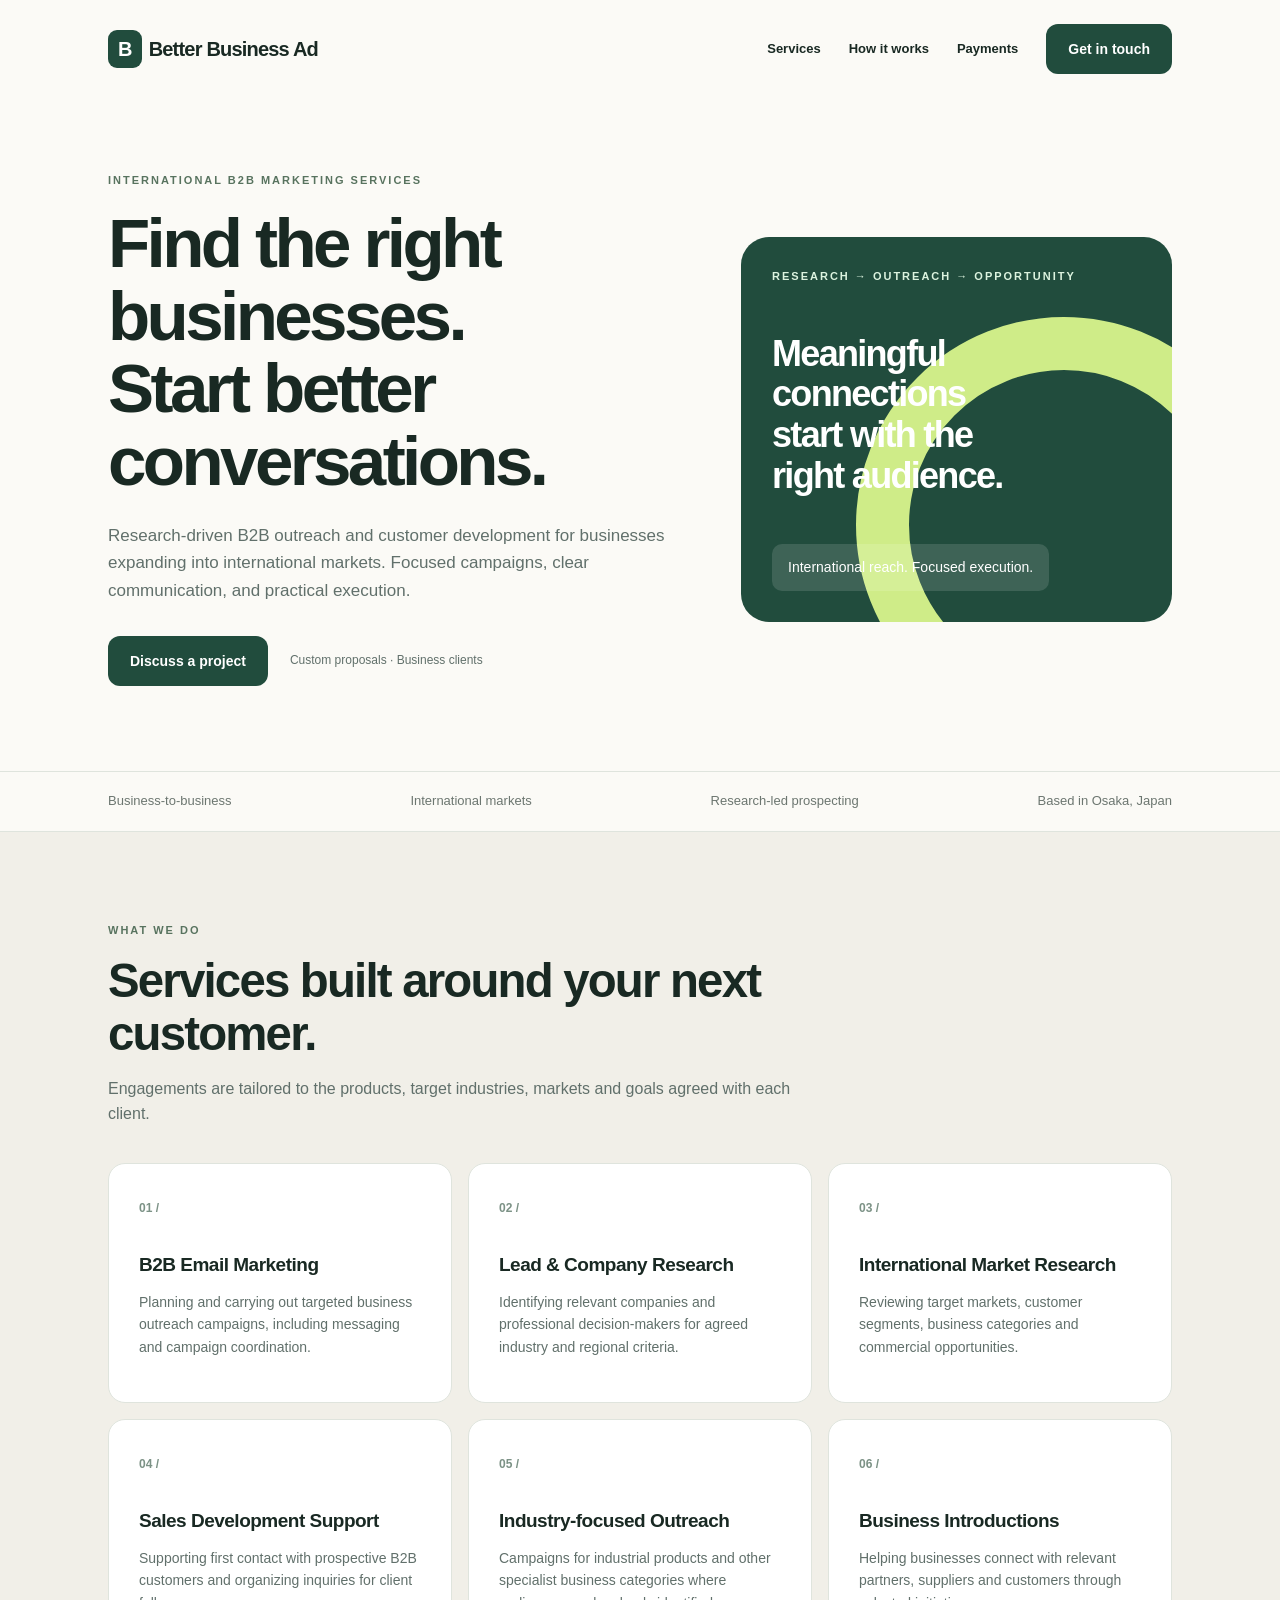
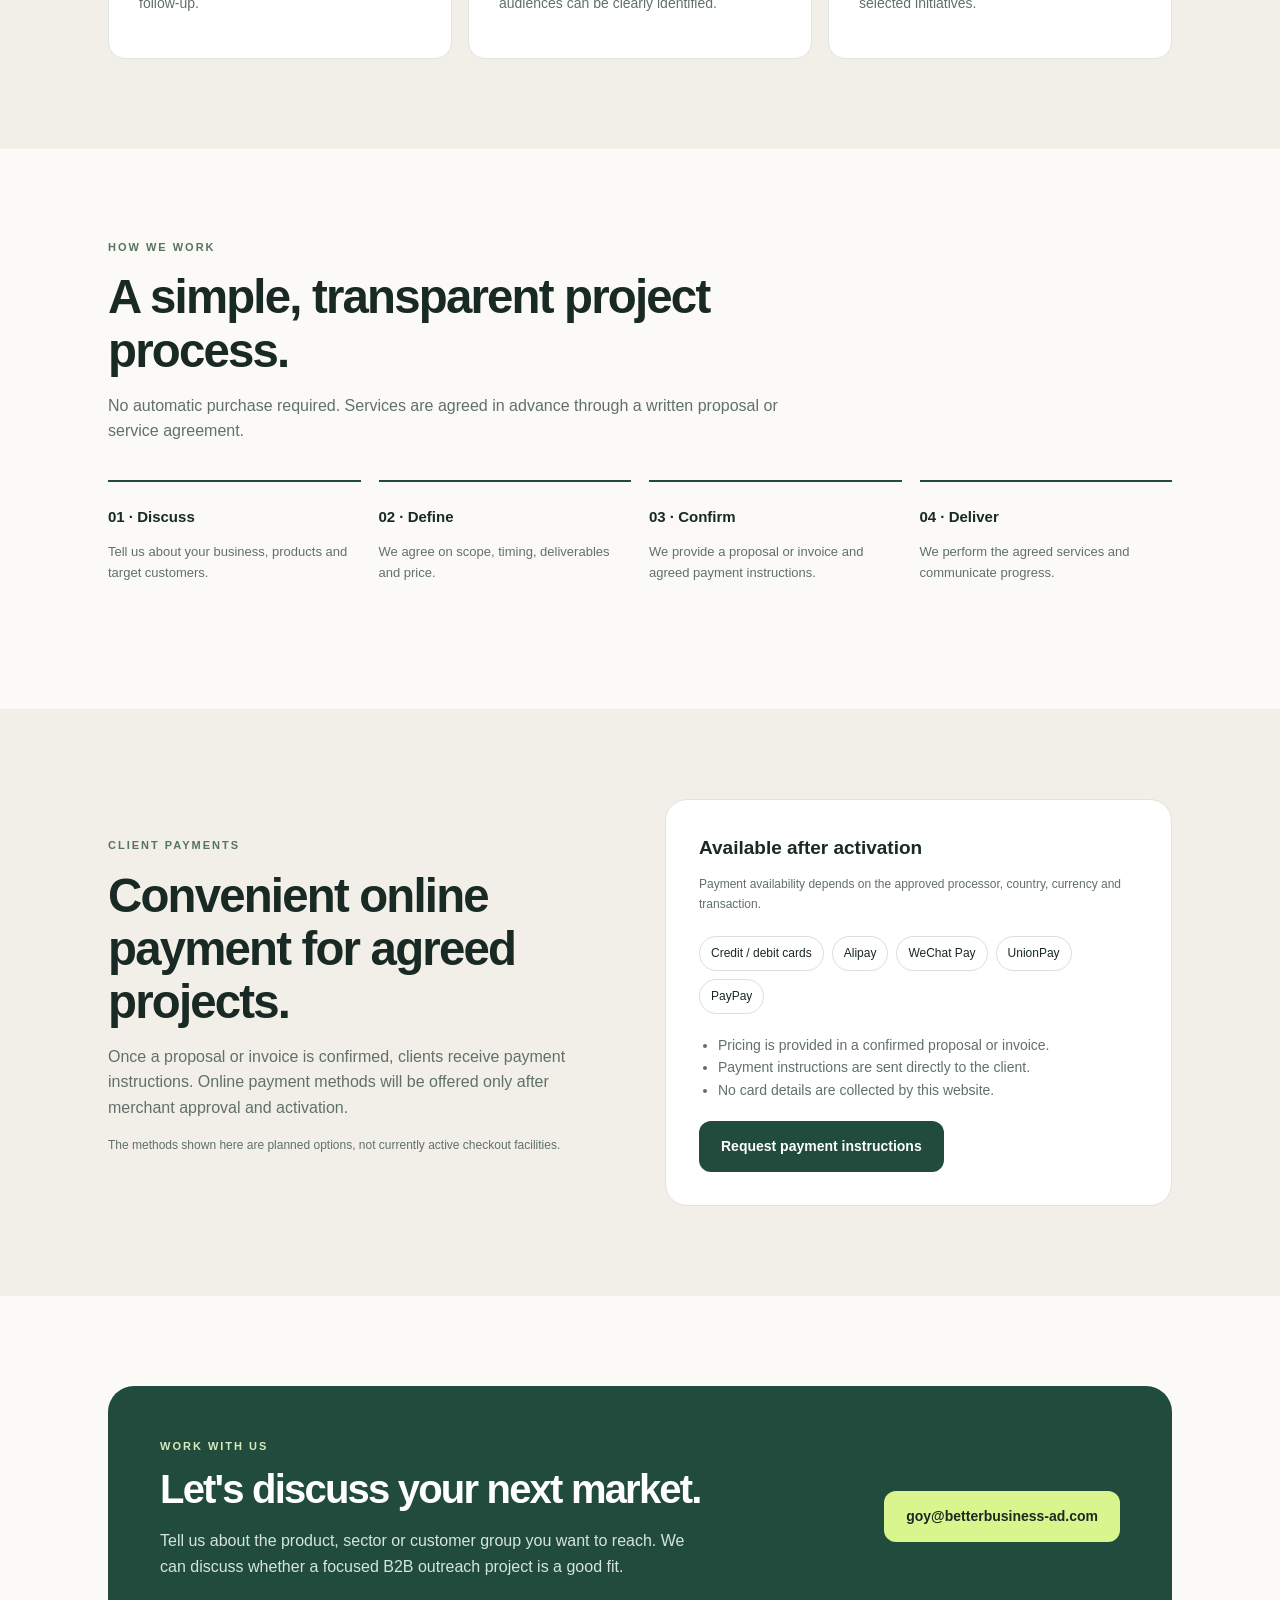
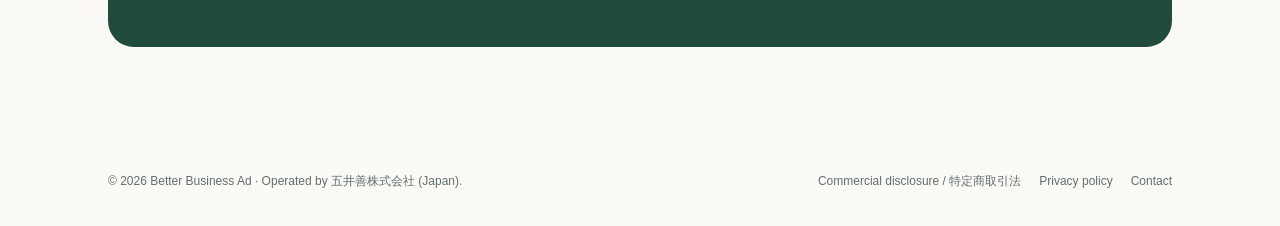
==== index.html @ 53cc5e06 "Add files via upload Update Better Business Ad website" ====
<!doctype html><html lang="en"><head><meta charset="utf-8"><meta name="viewport" content="width=device-width,initial-scale=1"><title>Better Business Ad | B2B Marketing & International Customer Development</title><meta name="description" content="B2B email outreach, lead research and overseas market development services by Better Business Ad, operated by 五井善株式会社 in Osaka, Japan."><link rel="canonical" href="https://www.betterbusiness-ad.com/"><link rel="stylesheet" href="style.css"></head><body>
<header class="wrap"><nav class="nav"><a class="logo" href="/"><span>B</span>Better Business Ad</a><div class="navlinks"><a href="#services">Services</a><a href="#process">How it works</a><a href="#payments">Payments</a><a href="mailto:goy@betterbusiness-ad.com" class="button">Get in touch</a></div></nav></header>
<main><div class="wrap"><section class="hero"><div><div class="eyebrow">International B2B marketing services</div><h1>Find the right businesses.<br>Start better conversations.</h1><p>Research-driven B2B outreach and customer development for businesses expanding into international markets. Focused campaigns, clear communication, and practical execution.</p><div class="hero-actions"><a class="button" href="mailto:goy@betterbusiness-ad.com?subject=B2B%20marketing%20inquiry">Discuss a project</a><span class="small">Custom proposals · Business clients</span></div></div><div class="art"><div class="eyebrow" style="color:#dcf3df">RESEARCH → OUTREACH → OPPORTUNITY</div><h2>Meaningful connections start with the right audience.</h2><p>International reach. Focused execution.</p></div></section></div>
<div class="ribbon"><div class="wrap"><span>Business-to-business</span><span>International markets</span><span>Research-led prospecting</span><span>Based in Osaka, Japan</span></div></div>
<section class="section tint" id="services"><div class="wrap"><div class="section-head"><div class="eyebrow">What we do</div><h2>Services built around your next customer.</h2><p class="section-lead">Engagements are tailored to the products, target industries, markets and goals agreed with each client.</p></div><div class="cards"><article class="service"><span class="num">01 /</span><h3>B2B Email Marketing</h3><p>Planning and carrying out targeted business outreach campaigns, including messaging and campaign coordination.</p></article><article class="service"><span class="num">02 /</span><h3>Lead & Company Research</h3><p>Identifying relevant companies and professional decision-makers for agreed industry and regional criteria.</p></article><article class="service"><span class="num">03 /</span><h3>International Market Research</h3><p>Reviewing target markets, customer segments, business categories and commercial opportunities.</p></article><article class="service"><span class="num">04 /</span><h3>Sales Development Support</h3><p>Supporting first contact with prospective B2B customers and organizing inquiries for client follow-up.</p></article><article class="service"><span class="num">05 /</span><h3>Industry-focused Outreach</h3><p>Campaigns for industrial products and other specialist business categories where audiences can be clearly identified.</p></article><article class="service"><span class="num">06 /</span><h3>Business Introductions</h3><p>Helping businesses connect with relevant partners, suppliers and customers through selected initiatives.</p></article></div></div></section>
<section class="section" id="process"><div class="wrap"><div class="section-head"><div class="eyebrow">How we work</div><h2>A simple, transparent project process.</h2><p class="section-lead">No automatic purchase required. Services are agreed in advance through a written proposal or service agreement.</p></div><div class="steps"><div class="step"><b>01 · Discuss</b><p>Tell us about your business, products and target customers.</p></div><div class="step"><b>02 · Define</b><p>We agree on scope, timing, deliverables and price.</p></div><div class="step"><b>03 · Confirm</b><p>We provide a proposal or invoice and agreed payment instructions.</p></div><div class="step"><b>04 · Deliver</b><p>We perform the agreed services and communicate progress.</p></div></div></div></section>
<section class="section tint" id="payments"><div class="wrap payment"><div><div class="eyebrow">Client payments</div><h2>Convenient online payment for agreed projects.</h2><p class="section-lead">Once a proposal or invoice is confirmed, clients receive payment instructions. Online payment methods will be offered only after merchant approval and activation.</p><p class="small">The methods shown here are planned options, not currently active checkout facilities.</p></div><div class="panel"><div class="panel-title">Available after activation</div><p class="small">Payment availability depends on the approved processor, country, currency and transaction.</p><div class="pillrow"><span class="pill">Credit / debit cards</span><span class="pill">Alipay</span><span class="pill">WeChat Pay</span><span class="pill">UnionPay</span><span class="pill">PayPay</span></div><ul><li>Pricing is provided in a confirmed proposal or invoice.</li><li>Payment instructions are sent directly to the client.</li><li>No card details are collected by this website.</li></ul><a class="button" href="mailto:goy@betterbusiness-ad.com?subject=Payment%20for%20an%20agreed%20project">Request payment instructions</a></div></div></section>
<section class="section"><div class="wrap"><div class="contact"><div><div class="eyebrow" style="color:#d6eabb">Work with us</div><h2>Let's discuss your next market.</h2><p>Tell us about the product, sector or customer group you want to reach. We can discuss whether a focused B2B outreach project is a good fit.</p></div><a class="button light" href="mailto:goy@betterbusiness-ad.com?subject=Business%20inquiry">goy@betterbusiness-ad.com</a></div></div></section></main>
<footer><div class="wrap footline"><div>© <span id="year">2026</span> Better Business Ad · Operated by 五井善株式会社 (Japan).</div><div class="footlinks"><a href="legal.html">Commercial disclosure / 特定商取引法</a><a href="privacy.html">Privacy policy</a><a href="mailto:goy@betterbusiness-ad.com">Contact</a></div></div></footer><script>document.getElementById('year').textContent=new Date().getFullYear()</script></body></html>
---- style.css ----
:root{--ink:#192923;--muted:#61706b;--bg:#fbfaf6;--cream:#f1efe8;--lime:#d9f58d;--green:#214c3d;--line:#dfe4dd}*{box-sizing:border-box}html{scroll-behavior:smooth}body{margin:0;background:var(--bg);font-family:Inter,Arial,'Helvetica Neue',sans-serif;color:var(--ink);line-height:1.6}a{color:inherit;text-decoration:none}.wrap{max-width:1120px;margin:auto;padding:0 28px}.nav{display:flex;justify-content:space-between;align-items:center;padding:24px 0;gap:20px}.logo{font-size:20px;font-weight:850;letter-spacing:-.8px;line-height:1}.logo span{display:inline-block;background:var(--green);color:white;border-radius:9px;padding:9px 10px;margin-right:7px}.navlinks{display:flex;gap:28px;font-size:13px;font-weight:650;align-items:center}.button{display:inline-block;background:var(--green);color:white;padding:14px 22px;border-radius:12px;font-size:14px;font-weight:700}.button:hover{background:#143629}.button.light{background:var(--lime);color:var(--ink)}.eyebrow{text-transform:uppercase;letter-spacing:2px;color:#58735f;font-size:11px;font-weight:800}.hero{padding:74px 0 85px;display:grid;grid-template-columns:1.15fr .85fr;gap:50px;align-items:center}.hero h1{font-size:clamp(45px,5.4vw,75px);line-height:1.05;letter-spacing:-3.6px;margin:17px 0 25px}.hero p{font-size:17px;color:var(--muted);max-width:610px}.hero-actions{display:flex;align-items:center;gap:22px;margin-top:32px}.small{font-size:12px;color:var(--muted)}.art{position:relative;min-height:385px;border-radius:28px;background:var(--green);padding:31px;color:#fff;overflow:hidden;display:flex;flex-direction:column;justify-content:space-between}.art:after{content:'';height:310px;width:310px;position:absolute;right:-100px;top:80px;border:53px solid var(--lime);border-radius:50%;opacity:.95}.art h2{font-size:36px;letter-spacing:-1.7px;line-height:1.13;max-width:260px;z-index:1;margin:0}.art p{z-index:1;align-self:flex-start;background:#ffffff21;padding:12px 16px;border-radius:10px;color:#fff;font-size:14px;margin:0}.ribbon{border-top:1px solid var(--line);border-bottom:1px solid var(--line);padding:19px 0;color:#6c7670;font-size:13px}.ribbon .wrap{display:flex;gap:45px;flex-wrap:wrap;justify-content:space-between}.section{padding:90px 0}.section.tint{background:var(--cream)}.section-head{max-width:700px;margin-bottom:36px}.section h2{font-size:clamp(32px,3.7vw,48px);line-height:1.12;letter-spacing:-1.8px;margin:14px 0}.section-lead{color:var(--muted);font-size:16px}.cards{display:grid;grid-template-columns:repeat(3,1fr);gap:16px}.service{background:white;border:1px solid var(--line);padding:30px;border-radius:17px;min-height:240px}.service .num{font-size:12px;color:#7c9286;font-weight:700}.service h3{font-size:19px;letter-spacing:-.5px;margin:31px 0 10px}.service p{color:var(--muted);font-size:14px;margin:0}.steps{display:grid;grid-template-columns:repeat(4,1fr);gap:18px}.step{border-top:2px solid var(--green);padding:22px 0}.step b{font-size:15px}.step p{color:var(--muted);font-size:13px}.payment{display:grid;grid-template-columns:1fr 1fr;gap:50px;align-items:center}.panel{background:white;border:1px solid var(--line);border-radius:22px;padding:33px}.panel-title{font-weight:750;font-size:19px}.panel ul{margin:20px 0;padding-left:19px;color:var(--muted);font-size:14px}.pillrow{display:flex;gap:8px;flex-wrap:wrap;margin-top:22px}.pill{border:1px solid #d9e1d8;border-radius:99px;padding:7px 11px;font-size:12px;background:white}.contact{background:var(--green);color:white;border-radius:26px;padding:52px;display:flex;justify-content:space-between;gap:35px;align-items:center}.contact h2{font-size:40px;letter-spacing:-1.8px;margin:12px 0}.contact p{color:#d6e5dc;max-width:550px}.contact .button{white-space:nowrap}footer{padding:35px 0;font-size:12px;color:var(--muted)}.footline{display:flex;justify-content:space-between;flex-wrap:wrap;gap:20px}.footlinks{display:flex;gap:18px;flex-wrap:wrap}.legal{max-width:850px;padding-top:65px;padding-bottom:100px}.legal h1{font-size:45px;letter-spacing:-1.5px}.legal h2{font-size:22px;margin-top:32px}.legal p,.legal li{color:#4f6059}.legal table{border-collapse:collapse;width:100%;font-size:14px;margin:25px 0}.legal td{padding:16px;border-bottom:1px solid var(--line);vertical-align:top}.legal td:first-child{width:38%;font-weight:700}.notice{background:#edf3e9;padding:16px;border-radius:10px;font-size:13px} @media(max-width:760px){.wrap{padding:0 19px}.hero{grid-template-columns:1fr;padding:40px 0 60px;gap:25px}.hero h1{letter-spacing:-2px}.art{min-height:320px}.cards{grid-template-columns:1fr}.steps{grid-template-columns:1fr 1fr}.payment{grid-template-columns:1fr;gap:25px}.navlinks a:not(.button){display:none}.section{padding:63px 0}.contact{display:block;padding:30px}.contact h2{font-size:31px}.contact .button{margin-top:12px}.legal h1{font-size:35px}}
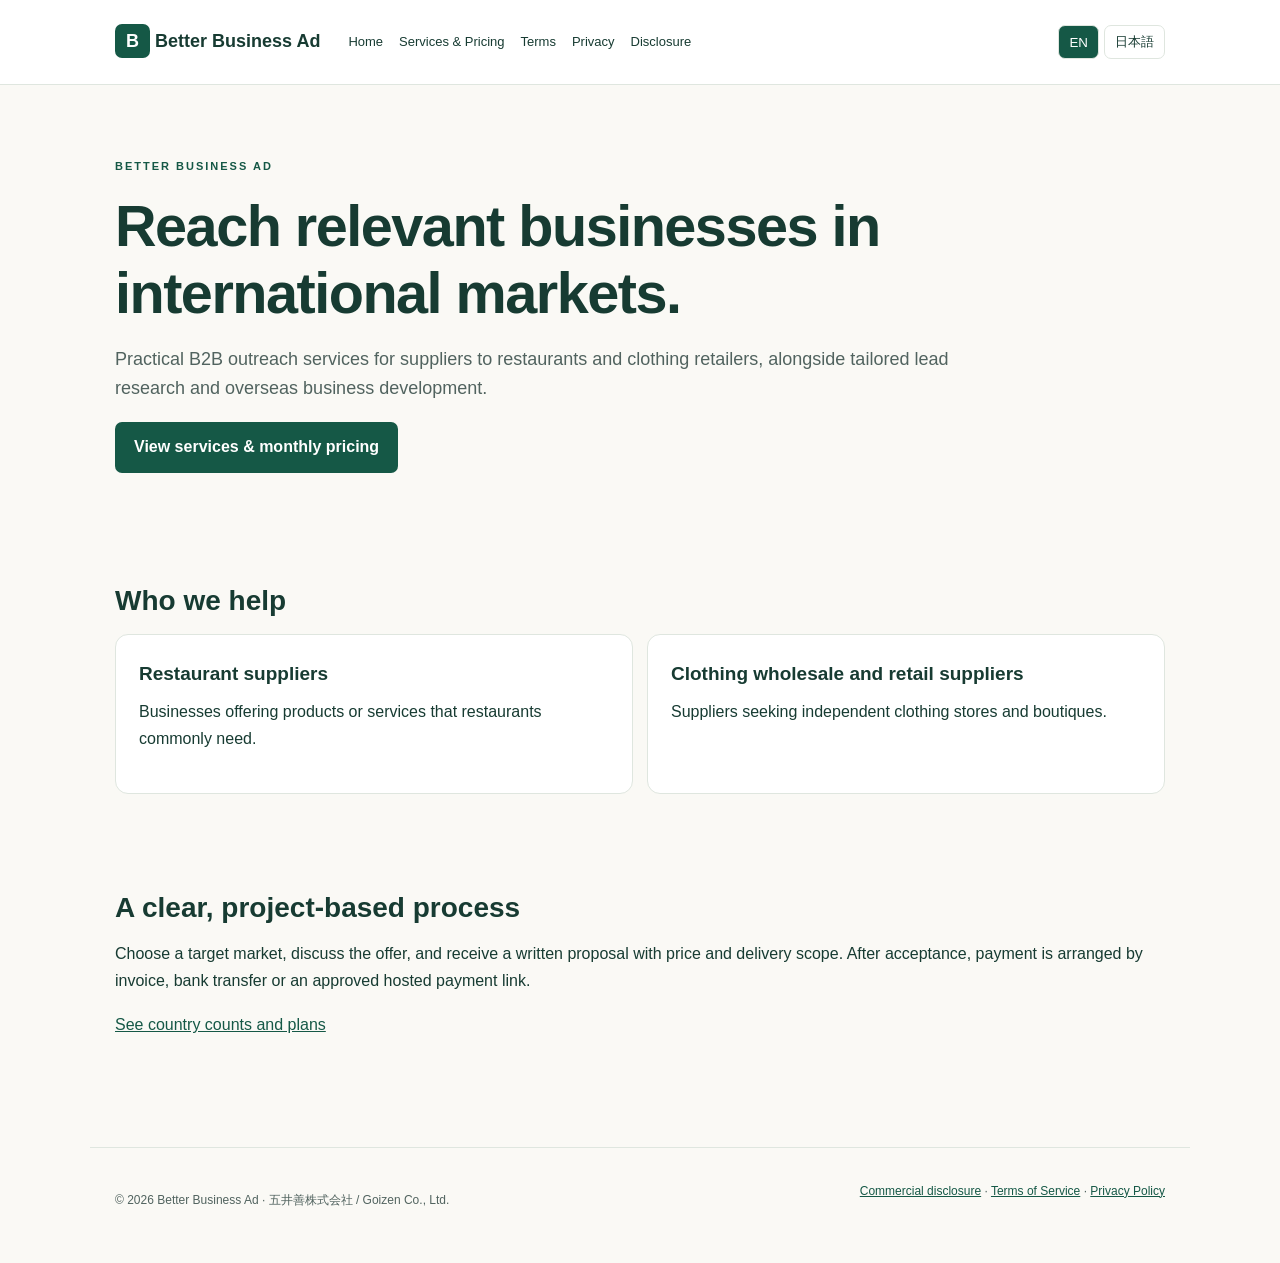
==== commit 0f2e91fe: "Update bilingual website and KOMOJU payment information" ====
--- a/index.html
+++ b/index.html
@@ -1,9 +1 @@
-<!doctype html><html lang="en"><head><meta charset="utf-8"><meta name="viewport" content="width=device-width,initial-scale=1"><title>Better Business Ad | B2B Marketing & International Customer Development</title><meta name="description" content="B2B email outreach, lead research and overseas market development services by Better Business Ad, operated by 五井善株式会社 in Osaka, Japan."><link rel="canonical" href="https://www.betterbusiness-ad.com/"><link rel="stylesheet" href="style.css"></head><body>
-<header class="wrap"><nav class="nav"><a class="logo" href="/"><span>B</span>Better Business Ad</a><div class="navlinks"><a href="#services">Services</a><a href="#process">How it works</a><a href="#payments">Payments</a><a href="mailto:goy@betterbusiness-ad.com" class="button">Get in touch</a></div></nav></header>
-<main><div class="wrap"><section class="hero"><div><div class="eyebrow">International B2B marketing services</div><h1>Find the right businesses.<br>Start better conversations.</h1><p>Research-driven B2B outreach and customer development for businesses expanding into international markets. Focused campaigns, clear communication, and practical execution.</p><div class="hero-actions"><a class="button" href="mailto:goy@betterbusiness-ad.com?subject=B2B%20marketing%20inquiry">Discuss a project</a><span class="small">Custom proposals · Business clients</span></div></div><div class="art"><div class="eyebrow" style="color:#dcf3df">RESEARCH → OUTREACH → OPPORTUNITY</div><h2>Meaningful connections start with the right audience.</h2><p>International reach. Focused execution.</p></div></section></div>
-<div class="ribbon"><div class="wrap"><span>Business-to-business</span><span>International markets</span><span>Research-led prospecting</span><span>Based in Osaka, Japan</span></div></div>
-<section class="section tint" id="services"><div class="wrap"><div class="section-head"><div class="eyebrow">What we do</div><h2>Services built around your next customer.</h2><p class="section-lead">Engagements are tailored to the products, target industries, markets and goals agreed with each client.</p></div><div class="cards"><article class="service"><span class="num">01 /</span><h3>B2B Email Marketing</h3><p>Planning and carrying out targeted business outreach campaigns, including messaging and campaign coordination.</p></article><article class="service"><span class="num">02 /</span><h3>Lead & Company Research</h3><p>Identifying relevant companies and professional decision-makers for agreed industry and regional criteria.</p></article><article class="service"><span class="num">03 /</span><h3>International Market Research</h3><p>Reviewing target markets, customer segments, business categories and commercial opportunities.</p></article><article class="service"><span class="num">04 /</span><h3>Sales Development Support</h3><p>Supporting first contact with prospective B2B customers and organizing inquiries for client follow-up.</p></article><article class="service"><span class="num">05 /</span><h3>Industry-focused Outreach</h3><p>Campaigns for industrial products and other specialist business categories where audiences can be clearly identified.</p></article><article class="service"><span class="num">06 /</span><h3>Business Introductions</h3><p>Helping businesses connect with relevant partners, suppliers and customers through selected initiatives.</p></article></div></div></section>
-<section class="section" id="process"><div class="wrap"><div class="section-head"><div class="eyebrow">How we work</div><h2>A simple, transparent project process.</h2><p class="section-lead">No automatic purchase required. Services are agreed in advance through a written proposal or service agreement.</p></div><div class="steps"><div class="step"><b>01 · Discuss</b><p>Tell us about your business, products and target customers.</p></div><div class="step"><b>02 · Define</b><p>We agree on scope, timing, deliverables and price.</p></div><div class="step"><b>03 · Confirm</b><p>We provide a proposal or invoice and agreed payment instructions.</p></div><div class="step"><b>04 · Deliver</b><p>We perform the agreed services and communicate progress.</p></div></div></div></section>
-<section class="section tint" id="payments"><div class="wrap payment"><div><div class="eyebrow">Client payments</div><h2>Convenient online payment for agreed projects.</h2><p class="section-lead">Once a proposal or invoice is confirmed, clients receive payment instructions. Online payment methods will be offered only after merchant approval and activation.</p><p class="small">The methods shown here are planned options, not currently active checkout facilities.</p></div><div class="panel"><div class="panel-title">Available after activation</div><p class="small">Payment availability depends on the approved processor, country, currency and transaction.</p><div class="pillrow"><span class="pill">Credit / debit cards</span><span class="pill">Alipay</span><span class="pill">WeChat Pay</span><span class="pill">UnionPay</span><span class="pill">PayPay</span></div><ul><li>Pricing is provided in a confirmed proposal or invoice.</li><li>Payment instructions are sent directly to the client.</li><li>No card details are collected by this website.</li></ul><a class="button" href="mailto:goy@betterbusiness-ad.com?subject=Payment%20for%20an%20agreed%20project">Request payment instructions</a></div></div></section>
-<section class="section"><div class="wrap"><div class="contact"><div><div class="eyebrow" style="color:#d6eabb">Work with us</div><h2>Let's discuss your next market.</h2><p>Tell us about the product, sector or customer group you want to reach. We can discuss whether a focused B2B outreach project is a good fit.</p></div><a class="button light" href="mailto:goy@betterbusiness-ad.com?subject=Business%20inquiry">goy@betterbusiness-ad.com</a></div></div></section></main>
-<footer><div class="wrap footline"><div>© <span id="year">2026</span> Better Business Ad · Operated by 五井善株式会社 (Japan).</div><div class="footlinks"><a href="legal.html">Commercial disclosure / 特定商取引法</a><a href="privacy.html">Privacy policy</a><a href="mailto:goy@betterbusiness-ad.com">Contact</a></div></div></footer><script>document.getElementById('year').textContent=new Date().getFullYear()</script></body></html>
+<!doctype html><html lang="en" class="lang-en"><head><meta charset="utf-8"><meta name="viewport" content="width=device-width,initial-scale=1"><title>International B2B Marketing | Better Business Ad</title><meta name="description" content="Better Business Ad: B2B marketing services, audience research and monthly outreach pricing."><link rel="stylesheet" href="style.css"></head><body><header class="head"><div class="wrap navb"><a class="brand" href="index.html"><b>B</b> Better Business Ad</a><nav><a href="index.html" data-en="Home" data-ja="ホーム">Home</a><a href="services.html" data-en="Services & Pricing" data-ja="サービス・料金">Services & Pricing</a><a href="terms.html" data-en="Terms" data-ja="利用規約">Terms</a><a href="privacy.html" data-en="Privacy" data-ja="プライバシー">Privacy</a><a href="legal.html" data-en="Disclosure" data-ja="特商法表記">Disclosure</a></nav><div class="langs"><button id="enBtn" type="button">EN</button><button id="jaBtn" type="button">日本語</button></div></div></header><main class="wrap"><section class="hero"><div class="eyebrow" data-l="en">BETTER BUSINESS AD</div><div class="eyebrow" data-l="ja">BETTER BUSINESS AD</div><h1 class="" data-l="en">Reach relevant businesses in international markets.</h1><h1 class="" data-l="ja">海外の有望な事業者へ、的確にアプローチ。</h1><p class="lead" data-l="en">Practical B2B outreach services for suppliers to restaurants and clothing retailers, alongside tailored lead research and overseas business development.</p><p class="lead" data-l="ja">飲食店・衣料品小売店向けサプライヤーのためのB2B販促支援、見込み顧客調査、海外営業開拓サービス。</p><p><a class="btn" href="services.html"><span class="" data-l="en">View services & monthly pricing</span><span class="" data-l="ja">サービス・月額料金を見る</span></a></p></section><section class="section"><h2 class="" data-l="en">Who we help</h2><h2 class="" data-l="ja">主な対象市場</h2><div class="grid2"><article class="card"><h3 class="" data-l="en">Restaurant suppliers</h3><h3 class="" data-l="ja">飲食店向けサプライヤー</h3><p class="" data-l="en">Businesses offering products or services that restaurants commonly need.</p><p class="" data-l="ja">飲食店に必要な商品・サービスを提供する企業。</p></article><article class="card"><h3 class="" data-l="en">Clothing wholesale and retail suppliers</h3><h3 class="" data-l="ja">衣料品・卸売関連企業</h3><p class="" data-l="en">Suppliers seeking independent clothing stores and boutiques.</p><p class="" data-l="ja">独立系衣料品店・ブティックへの販路開拓を希望する企業。</p></article></div></section><section class="section"><h2 class="" data-l="en">A clear, project-based process</h2><h2 class="" data-l="ja">明確なプロジェクト型のサービス</h2><p class="" data-l="en">Choose a target market, discuss the offer, and receive a written proposal with price and delivery scope. After acceptance, payment is arranged by invoice, bank transfer or an approved hosted payment link.</p><p class="" data-l="ja">対象市場と商材を伺い、対象範囲・金額・納期を明記した書面の提案を行います。ご承諾後、請求書・銀行振込または承認済みの外部決済リンクにてお支払いいただきます。</p><p><a href="services.html"><span class="" data-l="en">See country counts and plans</span><span class="" data-l="ja">国別件数・料金を見る</span></a></p></section></main><footer class="wrap foot"><p>© 2026 Better Business Ad · 五井善株式会社 / Goizen Co., Ltd.</p><div><a href="legal.html" data-en="Commercial disclosure" data-ja="特定商取引法に基づく表記">Commercial disclosure</a> · <a href="terms.html" data-en="Terms of Service" data-ja="利用規約">Terms of Service</a> · <a href="privacy.html" data-en="Privacy Policy" data-ja="プライバシーポリシー">Privacy Policy</a></div></footer><script src="site.js"></script></body></html>
--- a/style.css
+++ b/style.css
@@ -1 +1,2 @@
-:root{--ink:#192923;--muted:#61706b;--bg:#fbfaf6;--cream:#f1efe8;--lime:#d9f58d;--green:#214c3d;--line:#dfe4dd}*{box-sizing:border-box}html{scroll-behavior:smooth}body{margin:0;background:var(--bg);font-family:Inter,Arial,'Helvetica Neue',sans-serif;color:var(--ink);line-height:1.6}a{color:inherit;text-decoration:none}.wrap{max-width:1120px;margin:auto;padding:0 28px}.nav{display:flex;justify-content:space-between;align-items:center;padding:24px 0;gap:20px}.logo{font-size:20px;font-weight:850;letter-spacing:-.8px;line-height:1}.logo span{display:inline-block;background:var(--green);color:white;border-radius:9px;padding:9px 10px;margin-right:7px}.navlinks{display:flex;gap:28px;font-size:13px;font-weight:650;align-items:center}.button{display:inline-block;background:var(--green);color:white;padding:14px 22px;border-radius:12px;font-size:14px;font-weight:700}.button:hover{background:#143629}.button.light{background:var(--lime);color:var(--ink)}.eyebrow{text-transform:uppercase;letter-spacing:2px;color:#58735f;font-size:11px;font-weight:800}.hero{padding:74px 0 85px;display:grid;grid-template-columns:1.15fr .85fr;gap:50px;align-items:center}.hero h1{font-size:clamp(45px,5.4vw,75px);line-height:1.05;letter-spacing:-3.6px;margin:17px 0 25px}.hero p{font-size:17px;color:var(--muted);max-width:610px}.hero-actions{display:flex;align-items:center;gap:22px;margin-top:32px}.small{font-size:12px;color:var(--muted)}.art{position:relative;min-height:385px;border-radius:28px;background:var(--green);padding:31px;color:#fff;overflow:hidden;display:flex;flex-direction:column;justify-content:space-between}.art:after{content:'';height:310px;width:310px;position:absolute;right:-100px;top:80px;border:53px solid var(--lime);border-radius:50%;opacity:.95}.art h2{font-size:36px;letter-spacing:-1.7px;line-height:1.13;max-width:260px;z-index:1;margin:0}.art p{z-index:1;align-self:flex-start;background:#ffffff21;padding:12px 16px;border-radius:10px;color:#fff;font-size:14px;margin:0}.ribbon{border-top:1px solid var(--line);border-bottom:1px solid var(--line);padding:19px 0;color:#6c7670;font-size:13px}.ribbon .wrap{display:flex;gap:45px;flex-wrap:wrap;justify-content:space-between}.section{padding:90px 0}.section.tint{background:var(--cream)}.section-head{max-width:700px;margin-bottom:36px}.section h2{font-size:clamp(32px,3.7vw,48px);line-height:1.12;letter-spacing:-1.8px;margin:14px 0}.section-lead{color:var(--muted);font-size:16px}.cards{display:grid;grid-template-columns:repeat(3,1fr);gap:16px}.service{background:white;border:1px solid var(--line);padding:30px;border-radius:17px;min-height:240px}.service .num{font-size:12px;color:#7c9286;font-weight:700}.service h3{font-size:19px;letter-spacing:-.5px;margin:31px 0 10px}.service p{color:var(--muted);font-size:14px;margin:0}.steps{display:grid;grid-template-columns:repeat(4,1fr);gap:18px}.step{border-top:2px solid var(--green);padding:22px 0}.step b{font-size:15px}.step p{color:var(--muted);font-size:13px}.payment{display:grid;grid-template-columns:1fr 1fr;gap:50px;align-items:center}.panel{background:white;border:1px solid var(--line);border-radius:22px;padding:33px}.panel-title{font-weight:750;font-size:19px}.panel ul{margin:20px 0;padding-left:19px;color:var(--muted);font-size:14px}.pillrow{display:flex;gap:8px;flex-wrap:wrap;margin-top:22px}.pill{border:1px solid #d9e1d8;border-radius:99px;padding:7px 11px;font-size:12px;background:white}.contact{background:var(--green);color:white;border-radius:26px;padding:52px;display:flex;justify-content:space-between;gap:35px;align-items:center}.contact h2{font-size:40px;letter-spacing:-1.8px;margin:12px 0}.contact p{color:#d6e5dc;max-width:550px}.contact .button{white-space:nowrap}footer{padding:35px 0;font-size:12px;color:var(--muted)}.footline{display:flex;justify-content:space-between;flex-wrap:wrap;gap:20px}.footlinks{display:flex;gap:18px;flex-wrap:wrap}.legal{max-width:850px;padding-top:65px;padding-bottom:100px}.legal h1{font-size:45px;letter-spacing:-1.5px}.legal h2{font-size:22px;margin-top:32px}.legal p,.legal li{color:#4f6059}.legal table{border-collapse:collapse;width:100%;font-size:14px;margin:25px 0}.legal td{padding:16px;border-bottom:1px solid var(--line);vertical-align:top}.legal td:first-child{width:38%;font-weight:700}.notice{background:#edf3e9;padding:16px;border-radius:10px;font-size:13px} @media(max-width:760px){.wrap{padding:0 19px}.hero{grid-template-columns:1fr;padding:40px 0 60px;gap:25px}.hero h1{letter-spacing:-2px}.art{min-height:320px}.cards{grid-template-columns:1fr}.steps{grid-template-columns:1fr 1fr}.payment{grid-template-columns:1fr;gap:25px}.navlinks a:not(.button){display:none}.section{padding:63px 0}.contact{display:block;padding:30px}.contact h2{font-size:31px}.contact .button{margin-top:12px}.legal h1{font-size:35px}} 
+
+:root{--ink:#173b32;--muted:#51635f;--bg:#faf9f5;--line:#dfe6df;--green:#155846}*{box-sizing:border-box}body{margin:0;background:var(--bg);color:var(--ink);font-family:Inter,Arial,"Hiragino Kaku Gothic ProN","Noto Sans JP",sans-serif;line-height:1.65}a{color:var(--green)}.wrap{max-width:1100px;margin:auto;padding-left:25px;padding-right:25px}.head{background:#fff;border-bottom:1px solid var(--line)}.navb{display:flex;align-items:center;gap:28px;min-height:84px;flex-wrap:wrap;padding-top:12px;padding-bottom:12px}.brand{font-size:18px;font-weight:800;text-decoration:none;color:var(--ink);white-space:nowrap}.brand b{background:var(--green);color:white;border-radius:7px;padding:7px 11px}.navb nav{display:flex;gap:16px;flex:1;flex-wrap:wrap}.navb nav a{font-size:13px;text-decoration:none;color:var(--ink)}.langs{display:flex;gap:5px}.langs button{cursor:pointer;border:1px solid var(--line);background:white;border-radius:7px;padding:7px 10px;color:var(--ink)}.langs button.on{background:var(--green);color:white}.hero{padding:72px 0 38px;max-width:900px}.eyebrow{text-transform:uppercase;letter-spacing:2px;font-size:11px;font-weight:700;color:var(--green)}h1{font-size:clamp(33px,4.5vw,58px);line-height:1.16;letter-spacing:-1.5px;margin:18px 0}h2{font-size:28px;line-height:1.3;margin:36px 0 15px}h3{font-size:19px;margin:0 0 10px}p{margin:9px 0 18px}.lead{font-size:18px;color:var(--muted);max-width:850px}.muted,.fine{color:var(--muted)}.fine{font-size:12px}.section{padding:18px 0 42px}.cards{display:grid;grid-template-columns:repeat(4,1fr);gap:14px}.card{background:white;border:1px solid var(--line);border-radius:13px;padding:23px;min-width:0}.card .rate{font-size:32px;font-weight:800;line-height:1.2}.card .target{font-size:23px;font-weight:800;margin:14px 0 0}.tag{font-size:11px;color:var(--green);font-weight:700;letter-spacing:1px}.grid2{display:grid;grid-template-columns:repeat(2,1fr);gap:14px}.note{background:#eef4ee;padding:20px;border-left:4px solid var(--green);border-radius:5px}.btn{display:inline-block;background:var(--green);color:#fff;text-decoration:none;padding:12px 19px;border-radius:7px;font-weight:700}table{border-collapse:collapse;width:100%;background:#fff;font-size:14px}th,td{text-align:left;padding:13px 16px;border-bottom:1px solid var(--line);vertical-align:top}th{background:#eaf1ec}.tablewrap{overflow-x:auto;border:1px solid var(--line);border-radius:10px}.foot{font-size:12px;color:var(--muted);display:flex;flex-wrap:wrap;gap:12px;justify-content:space-between;padding-top:34px;padding-bottom:35px;margin-top:48px;border-top:1px solid var(--line)}.legal-table td:first-child{width:33%;font-weight:700}.prose{max-width:880px}.prose section{padding:12px 0 18px;border-bottom:1px solid var(--line)}.lang-ja [data-l="en"],.lang-en [data-l="ja"]{display:none!important}@media(max-width:900px){.cards{grid-template-columns:repeat(2,1fr)}}@media(max-width:600px){.cards,.grid2{grid-template-columns:1fr}.navb nav{order:3;flex-basis:100%}.hero{padding:36px 0 20px}td,th{padding:10px;font-size:12px}}
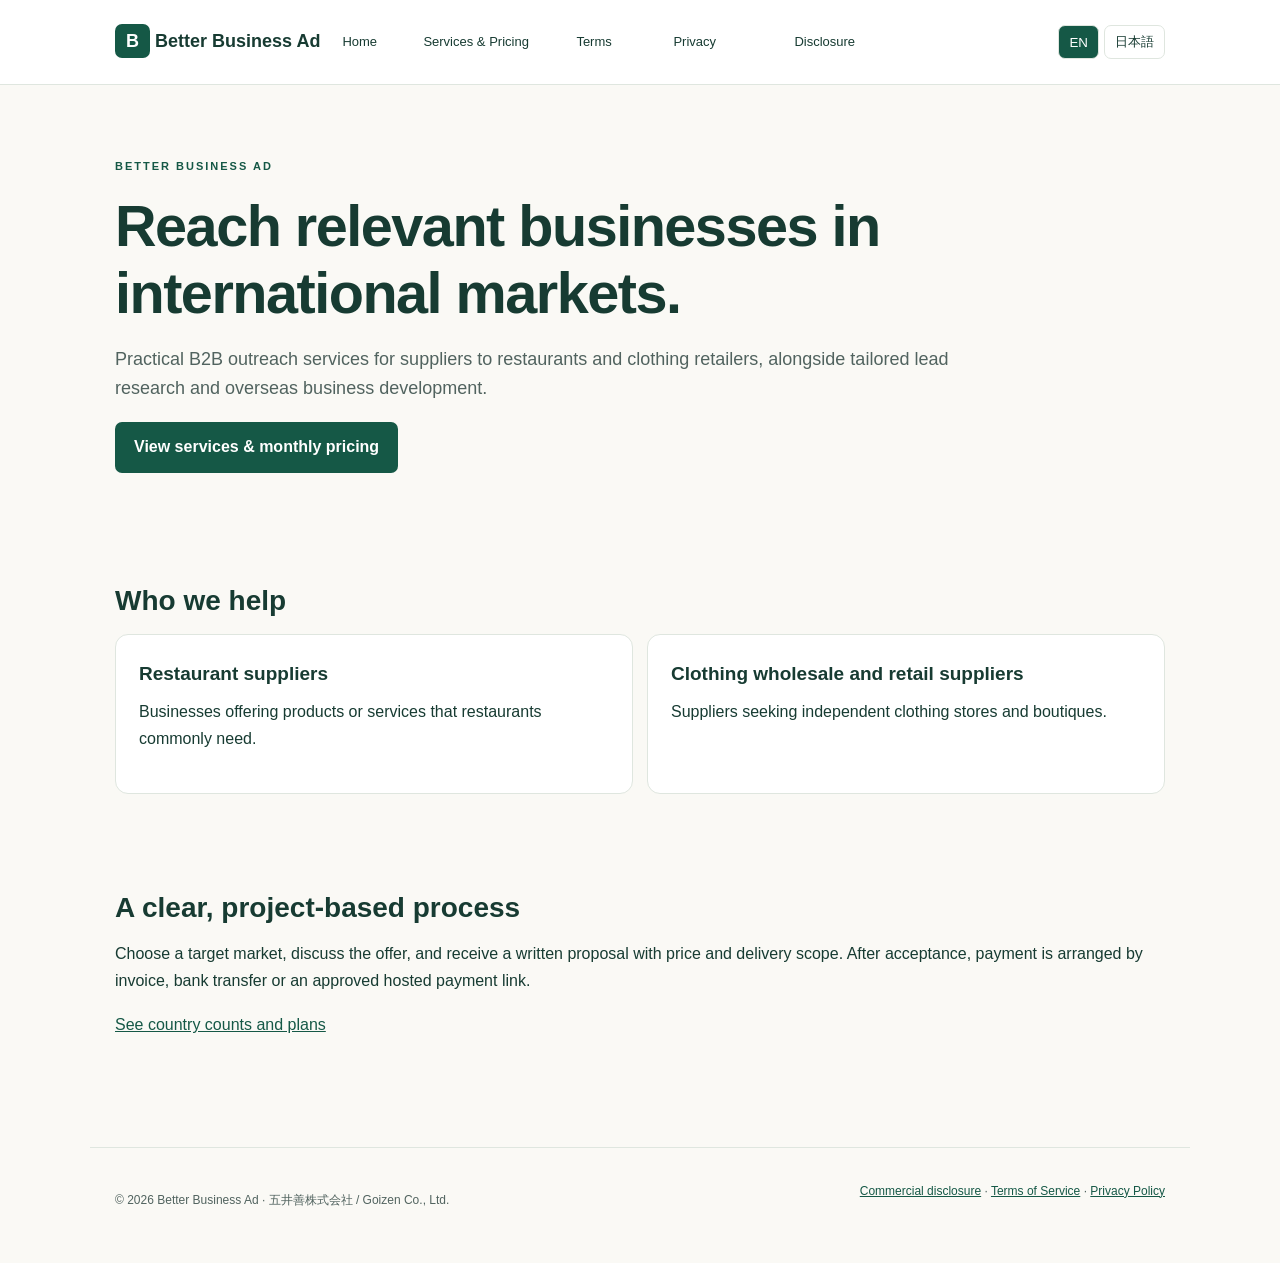
==== commit 2e9e46b5: "Fix navigation language flash" ====
--- a/index.html
+++ b/index.html
@@ -1 +1,12 @@
-<!doctype html><html lang="en" class="lang-en"><head><meta charset="utf-8"><meta name="viewport" content="width=device-width,initial-scale=1"><title>International B2B Marketing | Better Business Ad</title><meta name="description" content="Better Business Ad: B2B marketing services, audience research and monthly outreach pricing."><link rel="stylesheet" href="style.css"></head><body><header class="head"><div class="wrap navb"><a class="brand" href="index.html"><b>B</b> Better Business Ad</a><nav><a href="index.html" data-en="Home" data-ja="ホーム">Home</a><a href="services.html" data-en="Services & Pricing" data-ja="サービス・料金">Services & Pricing</a><a href="terms.html" data-en="Terms" data-ja="利用規約">Terms</a><a href="privacy.html" data-en="Privacy" data-ja="プライバシー">Privacy</a><a href="legal.html" data-en="Disclosure" data-ja="特商法表記">Disclosure</a></nav><div class="langs"><button id="enBtn" type="button">EN</button><button id="jaBtn" type="button">日本語</button></div></div></header><main class="wrap"><section class="hero"><div class="eyebrow" data-l="en">BETTER BUSINESS AD</div><div class="eyebrow" data-l="ja">BETTER BUSINESS AD</div><h1 class="" data-l="en">Reach relevant businesses in international markets.</h1><h1 class="" data-l="ja">海外の有望な事業者へ、的確にアプローチ。</h1><p class="lead" data-l="en">Practical B2B outreach services for suppliers to restaurants and clothing retailers, alongside tailored lead research and overseas business development.</p><p class="lead" data-l="ja">飲食店・衣料品小売店向けサプライヤーのためのB2B販促支援、見込み顧客調査、海外営業開拓サービス。</p><p><a class="btn" href="services.html"><span class="" data-l="en">View services & monthly pricing</span><span class="" data-l="ja">サービス・月額料金を見る</span></a></p></section><section class="section"><h2 class="" data-l="en">Who we help</h2><h2 class="" data-l="ja">主な対象市場</h2><div class="grid2"><article class="card"><h3 class="" data-l="en">Restaurant suppliers</h3><h3 class="" data-l="ja">飲食店向けサプライヤー</h3><p class="" data-l="en">Businesses offering products or services that restaurants commonly need.</p><p class="" data-l="ja">飲食店に必要な商品・サービスを提供する企業。</p></article><article class="card"><h3 class="" data-l="en">Clothing wholesale and retail suppliers</h3><h3 class="" data-l="ja">衣料品・卸売関連企業</h3><p class="" data-l="en">Suppliers seeking independent clothing stores and boutiques.</p><p class="" data-l="ja">独立系衣料品店・ブティックへの販路開拓を希望する企業。</p></article></div></section><section class="section"><h2 class="" data-l="en">A clear, project-based process</h2><h2 class="" data-l="ja">明確なプロジェクト型のサービス</h2><p class="" data-l="en">Choose a target market, discuss the offer, and receive a written proposal with price and delivery scope. After acceptance, payment is arranged by invoice, bank transfer or an approved hosted payment link.</p><p class="" data-l="ja">対象市場と商材を伺い、対象範囲・金額・納期を明記した書面の提案を行います。ご承諾後、請求書・銀行振込または承認済みの外部決済リンクにてお支払いいただきます。</p><p><a href="services.html"><span class="" data-l="en">See country counts and plans</span><span class="" data-l="ja">国別件数・料金を見る</span></a></p></section></main><footer class="wrap foot"><p>© 2026 Better Business Ad · 五井善株式会社 / Goizen Co., Ltd.</p><div><a href="legal.html" data-en="Commercial disclosure" data-ja="特定商取引法に基づく表記">Commercial disclosure</a> · <a href="terms.html" data-en="Terms of Service" data-ja="利用規約">Terms of Service</a> · <a href="privacy.html" data-en="Privacy Policy" data-ja="プライバシーポリシー">Privacy Policy</a></div></footer><script src="site.js"></script></body></html>+<!doctype html><html lang="en" class="lang-en"><head><script>
+(function(){
+  try {
+    var lang = localStorage.getItem('bba-lang') === 'ja' ? 'ja' : 'en';
+    document.documentElement.classList.remove('lang-en','lang-ja');
+    document.documentElement.classList.add('lang-' + lang);
+    document.documentElement.lang = lang;
+  } catch(e) {}
+  document.documentElement.classList.add('bba-nav-initializing');
+})();
+</script>
+<style>.bba-nav-initializing .navb nav{visibility:hidden}</style><meta charset="utf-8"><meta name="viewport" content="width=device-width,initial-scale=1"><title>International B2B Marketing | Better Business Ad</title><meta name="description" content="Better Business Ad: B2B marketing services, audience research and monthly outreach pricing."><link rel="stylesheet" href="style.css"></head><body><header class="head"><div class="wrap navb"><a class="brand" href="index.html"><b>B</b> Better Business Ad</a><nav><a href="index.html" data-en="Home" data-ja="ホーム">Home</a><a href="services.html" data-en="Services & Pricing" data-ja="サービス・料金">Services & Pricing</a><a href="terms.html" data-en="Terms" data-ja="利用規約">Terms</a><a href="privacy.html" data-en="Privacy" data-ja="プライバシー">Privacy</a><a href="legal.html" data-en="Disclosure" data-ja="特商法表記">Disclosure</a></nav><div class="langs"><button id="enBtn" type="button">EN</button><button id="jaBtn" type="button">日本語</button></div></div></header><main class="wrap"><section class="hero"><div class="eyebrow" data-l="en">BETTER BUSINESS AD</div><div class="eyebrow" data-l="ja">BETTER BUSINESS AD</div><h1 class="" data-l="en">Reach relevant businesses in international markets.</h1><h1 class="" data-l="ja">海外の有望な事業者へ、的確にアプローチ。</h1><p class="lead" data-l="en">Practical B2B outreach services for suppliers to restaurants and clothing retailers, alongside tailored lead research and overseas business development.</p><p class="lead" data-l="ja">飲食店・衣料品小売店向けサプライヤーのためのB2B販促支援、見込み顧客調査、海外営業開拓サービス。</p><p><a class="btn" href="services.html"><span class="" data-l="en">View services & monthly pricing</span><span class="" data-l="ja">サービス・月額料金を見る</span></a></p></section><section class="section"><h2 class="" data-l="en">Who we help</h2><h2 class="" data-l="ja">主な対象市場</h2><div class="grid2"><article class="card"><h3 class="" data-l="en">Restaurant suppliers</h3><h3 class="" data-l="ja">飲食店向けサプライヤー</h3><p class="" data-l="en">Businesses offering products or services that restaurants commonly need.</p><p class="" data-l="ja">飲食店に必要な商品・サービスを提供する企業。</p></article><article class="card"><h3 class="" data-l="en">Clothing wholesale and retail suppliers</h3><h3 class="" data-l="ja">衣料品・卸売関連企業</h3><p class="" data-l="en">Suppliers seeking independent clothing stores and boutiques.</p><p class="" data-l="ja">独立系衣料品店・ブティックへの販路開拓を希望する企業。</p></article></div></section><section class="section"><h2 class="" data-l="en">A clear, project-based process</h2><h2 class="" data-l="ja">明確なプロジェクト型のサービス</h2><p class="" data-l="en">Choose a target market, discuss the offer, and receive a written proposal with price and delivery scope. After acceptance, payment is arranged by invoice, bank transfer or an approved hosted payment link.</p><p class="" data-l="ja">対象市場と商材を伺い、対象範囲・金額・納期を明記した書面の提案を行います。ご承諾後、請求書・銀行振込または承認済みの外部決済リンクにてお支払いいただきます。</p><p><a href="services.html"><span class="" data-l="en">See country counts and plans</span><span class="" data-l="ja">国別件数・料金を見る</span></a></p></section></main><footer class="wrap foot"><p>© 2026 Better Business Ad · 五井善株式会社 / Goizen Co., Ltd.</p><div><a href="legal.html" data-en="Commercial disclosure" data-ja="特定商取引法に基づく表記">Commercial disclosure</a> · <a href="terms.html" data-en="Terms of Service" data-ja="利用規約">Terms of Service</a> · <a href="privacy.html" data-en="Privacy Policy" data-ja="プライバシーポリシー">Privacy Policy</a></div></footer><script src="site.js"></script></body></html>
--- a/style.css
+++ b/style.css
@@ -1,2 +1,5 @@
 
-:root{--ink:#173b32;--muted:#51635f;--bg:#faf9f5;--line:#dfe6df;--green:#155846}*{box-sizing:border-box}body{margin:0;background:var(--bg);color:var(--ink);font-family:Inter,Arial,"Hiragino Kaku Gothic ProN","Noto Sans JP",sans-serif;line-height:1.65}a{color:var(--green)}.wrap{max-width:1100px;margin:auto;padding-left:25px;padding-right:25px}.head{background:#fff;border-bottom:1px solid var(--line)}.navb{display:flex;align-items:center;gap:28px;min-height:84px;flex-wrap:wrap;padding-top:12px;padding-bottom:12px}.brand{font-size:18px;font-weight:800;text-decoration:none;color:var(--ink);white-space:nowrap}.brand b{background:var(--green);color:white;border-radius:7px;padding:7px 11px}.navb nav{display:flex;gap:16px;flex:1;flex-wrap:wrap}.navb nav a{font-size:13px;text-decoration:none;color:var(--ink)}.langs{display:flex;gap:5px}.langs button{cursor:pointer;border:1px solid var(--line);background:white;border-radius:7px;padding:7px 10px;color:var(--ink)}.langs button.on{background:var(--green);color:white}.hero{padding:72px 0 38px;max-width:900px}.eyebrow{text-transform:uppercase;letter-spacing:2px;font-size:11px;font-weight:700;color:var(--green)}h1{font-size:clamp(33px,4.5vw,58px);line-height:1.16;letter-spacing:-1.5px;margin:18px 0}h2{font-size:28px;line-height:1.3;margin:36px 0 15px}h3{font-size:19px;margin:0 0 10px}p{margin:9px 0 18px}.lead{font-size:18px;color:var(--muted);max-width:850px}.muted,.fine{color:var(--muted)}.fine{font-size:12px}.section{padding:18px 0 42px}.cards{display:grid;grid-template-columns:repeat(4,1fr);gap:14px}.card{background:white;border:1px solid var(--line);border-radius:13px;padding:23px;min-width:0}.card .rate{font-size:32px;font-weight:800;line-height:1.2}.card .target{font-size:23px;font-weight:800;margin:14px 0 0}.tag{font-size:11px;color:var(--green);font-weight:700;letter-spacing:1px}.grid2{display:grid;grid-template-columns:repeat(2,1fr);gap:14px}.note{background:#eef4ee;padding:20px;border-left:4px solid var(--green);border-radius:5px}.btn{display:inline-block;background:var(--green);color:#fff;text-decoration:none;padding:12px 19px;border-radius:7px;font-weight:700}table{border-collapse:collapse;width:100%;background:#fff;font-size:14px}th,td{text-align:left;padding:13px 16px;border-bottom:1px solid var(--line);vertical-align:top}th{background:#eaf1ec}.tablewrap{overflow-x:auto;border:1px solid var(--line);border-radius:10px}.foot{font-size:12px;color:var(--muted);display:flex;flex-wrap:wrap;gap:12px;justify-content:space-between;padding-top:34px;padding-bottom:35px;margin-top:48px;border-top:1px solid var(--line)}.legal-table td:first-child{width:33%;font-weight:700}.prose{max-width:880px}.prose section{padding:12px 0 18px;border-bottom:1px solid var(--line)}.lang-ja [data-l="en"],.lang-en [data-l="ja"]{display:none!important}@media(max-width:900px){.cards{grid-template-columns:repeat(2,1fr)}}@media(max-width:600px){.cards,.grid2{grid-template-columns:1fr}.navb nav{order:3;flex-basis:100%}.hero{padding:36px 0 20px}td,th{padding:10px;font-size:12px}}+:root{--ink:#173b32;--muted:#51635f;--bg:#faf9f5;--line:#dfe6df;--green:#155846}*{box-sizing:border-box}body{margin:0;background:var(--bg);color:var(--ink);font-family:Inter,Arial,"Hiragino Kaku Gothic ProN","Noto Sans JP",sans-serif;line-height:1.65}a{color:var(--green)}.wrap{max-width:1100px;margin:auto;padding-left:25px;padding-right:25px}.head{background:#fff;border-bottom:1px solid var(--line)}.navb{display:flex;align-items:center;gap:28px;min-height:84px;flex-wrap:wrap;padding-top:12px;padding-bottom:12px}.brand{font-size:18px;font-weight:800;text-decoration:none;color:var(--ink);white-space:nowrap}.brand b{background:var(--green);color:white;border-radius:7px;padding:7px 11px}.navb nav{display:flex;gap:16px;flex:1;flex-wrap:wrap}.navb nav a{font-size:13px;text-decoration:none;color:var(--ink)}.langs{display:flex;gap:5px}.langs button{cursor:pointer;border:1px solid var(--line);background:white;border-radius:7px;padding:7px 10px;color:var(--ink)}.langs button.on{background:var(--green);color:white}.hero{padding:72px 0 38px;max-width:900px}.eyebrow{text-transform:uppercase;letter-spacing:2px;font-size:11px;font-weight:700;color:var(--green)}h1{font-size:clamp(33px,4.5vw,58px);line-height:1.16;letter-spacing:-1.5px;margin:18px 0}h2{font-size:28px;line-height:1.3;margin:36px 0 15px}h3{font-size:19px;margin:0 0 10px}p{margin:9px 0 18px}.lead{font-size:18px;color:var(--muted);max-width:850px}.muted,.fine{color:var(--muted)}.fine{font-size:12px}.section{padding:18px 0 42px}.cards{display:grid;grid-template-columns:repeat(4,1fr);gap:14px}.card{background:white;border:1px solid var(--line);border-radius:13px;padding:23px;min-width:0}.card .rate{font-size:32px;font-weight:800;line-height:1.2}.card .target{font-size:23px;font-weight:800;margin:14px 0 0}.tag{font-size:11px;color:var(--green);font-weight:700;letter-spacing:1px}.grid2{display:grid;grid-template-columns:repeat(2,1fr);gap:14px}.note{background:#eef4ee;padding:20px;border-left:4px solid var(--green);border-radius:5px}.btn{display:inline-block;background:var(--green);color:#fff;text-decoration:none;padding:12px 19px;border-radius:7px;font-weight:700}table{border-collapse:collapse;width:100%;background:#fff;font-size:14px}th,td{text-align:left;padding:13px 16px;border-bottom:1px solid var(--line);vertical-align:top}th{background:#eaf1ec}.tablewrap{overflow-x:auto;border:1px solid var(--line);border-radius:10px}.foot{font-size:12px;color:var(--muted);display:flex;flex-wrap:wrap;gap:12px;justify-content:space-between;padding-top:34px;padding-bottom:35px;margin-top:48px;border-top:1px solid var(--line)}.legal-table td:first-child{width:33%;font-weight:700}.prose{max-width:880px}.prose section{padding:12px 0 18px;border-bottom:1px solid var(--line)}.lang-ja [data-l="en"],.lang-en [data-l="ja"]{display:none!important}@media(max-width:900px){.cards{grid-template-columns:repeat(2,1fr)}}@media(max-width:600px){.cards,.grid2{grid-template-columns:1fr}.navb nav{order:3;flex-basis:100%}.hero{padding:36px 0 20px}td,th{padding:10px;font-size:12px}}
+/* Stable desktop navigation across languages and pages */
+@media(min-width:901px){.navb{flex-wrap:nowrap;column-gap:22px}.navb nav{display:grid;grid-template-columns:72px 144px 88px 112px 112px;gap:9px;flex:1;align-items:center;flex-wrap:nowrap}.navb nav a{display:block;white-space:nowrap;line-height:22px}.langs{flex-shrink:0}.brand{flex-shrink:0}}
+.navb nav a:hover{text-decoration:underline;text-underline-offset:3px}
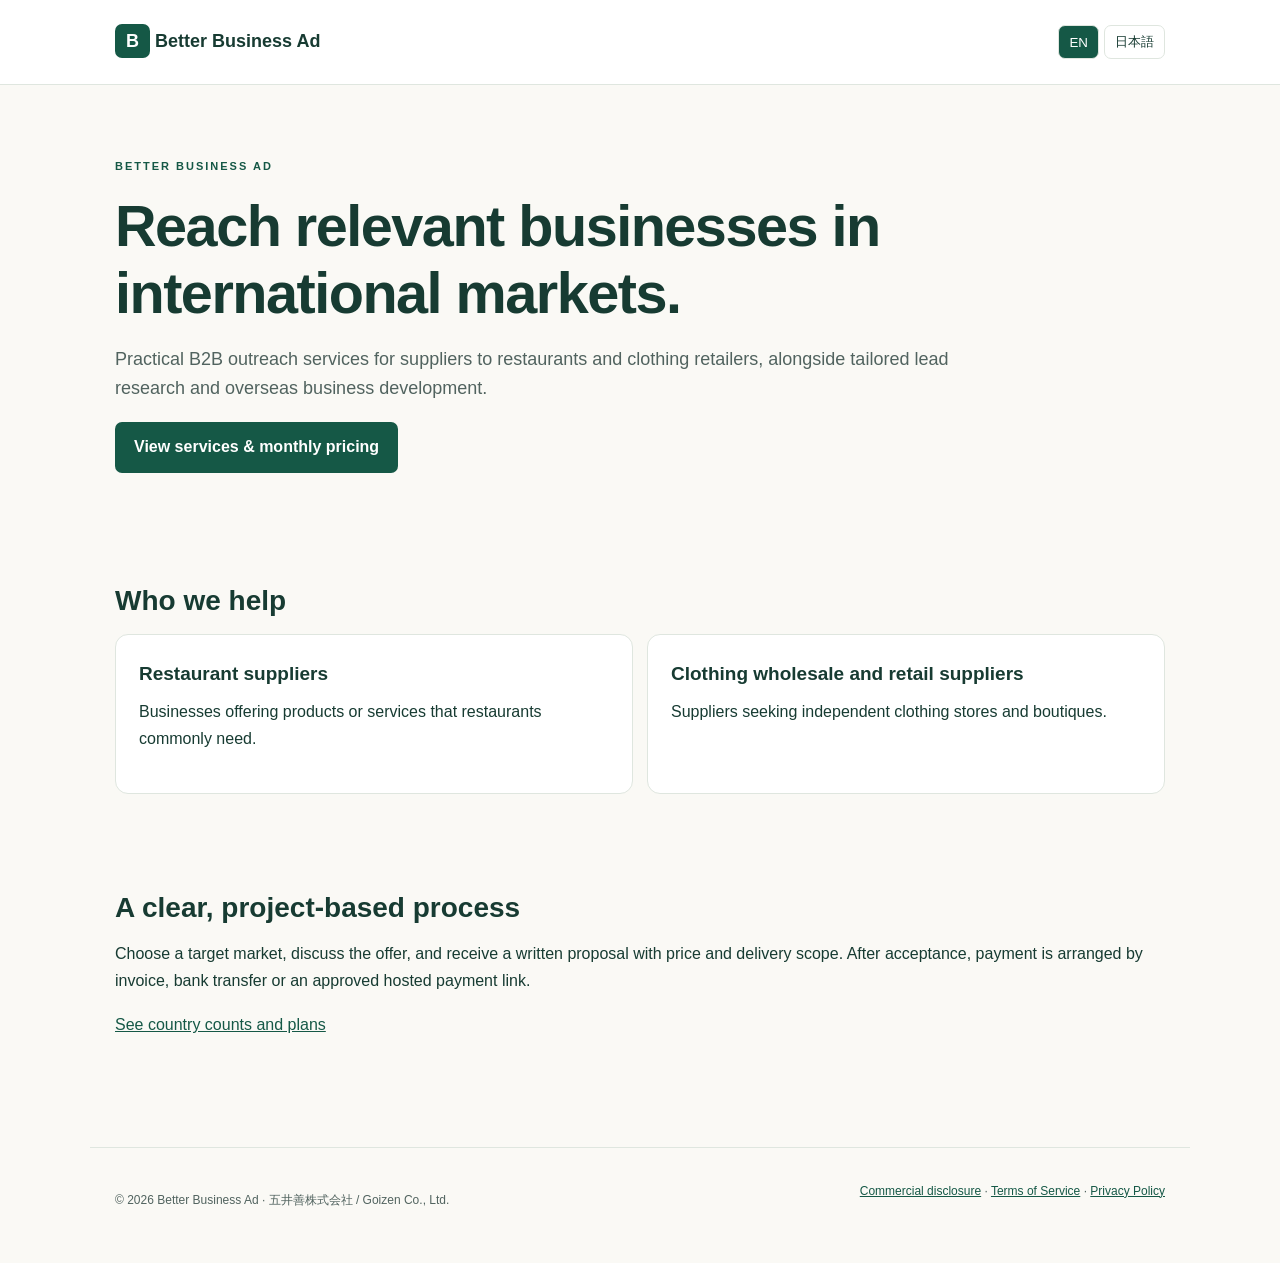
==== commit 92064310: "Review and refine all website pages for payment screening" ====
--- a/index.html
+++ b/index.html
@@ -1,12 +1 @@
-<!doctype html><html lang="en" class="lang-en"><head><script>
-(function(){
-  try {
-    var lang = localStorage.getItem('bba-lang') === 'ja' ? 'ja' : 'en';
-    document.documentElement.classList.remove('lang-en','lang-ja');
-    document.documentElement.classList.add('lang-' + lang);
-    document.documentElement.lang = lang;
-  } catch(e) {}
-  document.documentElement.classList.add('bba-nav-initializing');
-})();
-</script>
-<style>.bba-nav-initializing .navb nav{visibility:hidden}</style><meta charset="utf-8"><meta name="viewport" content="width=device-width,initial-scale=1"><title>International B2B Marketing | Better Business Ad</title><meta name="description" content="Better Business Ad: B2B marketing services, audience research and monthly outreach pricing."><link rel="stylesheet" href="style.css"></head><body><header class="head"><div class="wrap navb"><a class="brand" href="index.html"><b>B</b> Better Business Ad</a><nav><a href="index.html" data-en="Home" data-ja="ホーム">Home</a><a href="services.html" data-en="Services & Pricing" data-ja="サービス・料金">Services & Pricing</a><a href="terms.html" data-en="Terms" data-ja="利用規約">Terms</a><a href="privacy.html" data-en="Privacy" data-ja="プライバシー">Privacy</a><a href="legal.html" data-en="Disclosure" data-ja="特商法表記">Disclosure</a></nav><div class="langs"><button id="enBtn" type="button">EN</button><button id="jaBtn" type="button">日本語</button></div></div></header><main class="wrap"><section class="hero"><div class="eyebrow" data-l="en">BETTER BUSINESS AD</div><div class="eyebrow" data-l="ja">BETTER BUSINESS AD</div><h1 class="" data-l="en">Reach relevant businesses in international markets.</h1><h1 class="" data-l="ja">海外の有望な事業者へ、的確にアプローチ。</h1><p class="lead" data-l="en">Practical B2B outreach services for suppliers to restaurants and clothing retailers, alongside tailored lead research and overseas business development.</p><p class="lead" data-l="ja">飲食店・衣料品小売店向けサプライヤーのためのB2B販促支援、見込み顧客調査、海外営業開拓サービス。</p><p><a class="btn" href="services.html"><span class="" data-l="en">View services & monthly pricing</span><span class="" data-l="ja">サービス・月額料金を見る</span></a></p></section><section class="section"><h2 class="" data-l="en">Who we help</h2><h2 class="" data-l="ja">主な対象市場</h2><div class="grid2"><article class="card"><h3 class="" data-l="en">Restaurant suppliers</h3><h3 class="" data-l="ja">飲食店向けサプライヤー</h3><p class="" data-l="en">Businesses offering products or services that restaurants commonly need.</p><p class="" data-l="ja">飲食店に必要な商品・サービスを提供する企業。</p></article><article class="card"><h3 class="" data-l="en">Clothing wholesale and retail suppliers</h3><h3 class="" data-l="ja">衣料品・卸売関連企業</h3><p class="" data-l="en">Suppliers seeking independent clothing stores and boutiques.</p><p class="" data-l="ja">独立系衣料品店・ブティックへの販路開拓を希望する企業。</p></article></div></section><section class="section"><h2 class="" data-l="en">A clear, project-based process</h2><h2 class="" data-l="ja">明確なプロジェクト型のサービス</h2><p class="" data-l="en">Choose a target market, discuss the offer, and receive a written proposal with price and delivery scope. After acceptance, payment is arranged by invoice, bank transfer or an approved hosted payment link.</p><p class="" data-l="ja">対象市場と商材を伺い、対象範囲・金額・納期を明記した書面の提案を行います。ご承諾後、請求書・銀行振込または承認済みの外部決済リンクにてお支払いいただきます。</p><p><a href="services.html"><span class="" data-l="en">See country counts and plans</span><span class="" data-l="ja">国別件数・料金を見る</span></a></p></section></main><footer class="wrap foot"><p>© 2026 Better Business Ad · 五井善株式会社 / Goizen Co., Ltd.</p><div><a href="legal.html" data-en="Commercial disclosure" data-ja="特定商取引法に基づく表記">Commercial disclosure</a> · <a href="terms.html" data-en="Terms of Service" data-ja="利用規約">Terms of Service</a> · <a href="privacy.html" data-en="Privacy Policy" data-ja="プライバシーポリシー">Privacy Policy</a></div></footer><script src="site.js"></script></body></html>+<!doctype html><html lang="en" class="lang-en"><head><script>(function(){document.documentElement.classList.add('bba-preinit');try{var l=localStorage.getItem('bba-lang')==='ja'?'ja':'en';document.documentElement.classList.remove('lang-en','lang-ja');document.documentElement.classList.add('lang-'+l);document.documentElement.lang=l;}catch(e){}})();</script><style>.bba-preinit .navb nav{visibility:hidden}</style><meta charset="utf-8"><meta name="viewport" content="width=device-width,initial-scale=1"><title>International B2B Marketing | Better Business Ad</title><meta name="description" content="Better Business Ad: B2B marketing services, audience research and monthly outreach pricing."><link rel="stylesheet" href="style.css?v=20261029c"></head><body><header class="head"><div class="wrap navb"><a class="brand" href="index.html"><b>B</b> Better Business Ad</a><nav><a href="index.html" data-en="Home" data-ja="ホーム">Home</a><a href="services.html" data-en="Services & Pricing" data-ja="サービス・料金">Services & Pricing</a><a href="terms.html" data-en="Terms" data-ja="利用規約">Terms</a><a href="privacy.html" data-en="Privacy" data-ja="プライバシー">Privacy</a><a href="legal.html" data-en="Disclosure" data-ja="特商法表記">Disclosure</a></nav><div class="langs"><button id="enBtn" type="button">EN</button><button id="jaBtn" type="button">日本語</button></div></div></header><main class="wrap"><section class="hero"><div class="eyebrow" data-l="en">BETTER BUSINESS AD</div><div class="eyebrow" data-l="ja">BETTER BUSINESS AD</div><h1 class="" data-l="en">Reach relevant businesses in international markets.</h1><h1 class="" data-l="ja">海外の有望な事業者へ、的確にアプローチ。</h1><p class="lead" data-l="en">Practical B2B outreach services for suppliers to restaurants and clothing retailers, alongside tailored lead research and overseas business development.</p><p class="lead" data-l="ja">飲食店・衣料品小売店向けサプライヤーのためのB2B販促支援、見込み顧客調査、海外営業開拓サービス。</p><p><a class="btn" href="services.html"><span class="" data-l="en">View services & monthly pricing</span><span class="" data-l="ja">サービス・月額料金を見る</span></a></p></section><section class="section"><h2 class="" data-l="en">Who we help</h2><h2 class="" data-l="ja">主な対象市場</h2><div class="grid2"><article class="card"><h3 class="" data-l="en">Restaurant suppliers</h3><h3 class="" data-l="ja">飲食店向けサプライヤー</h3><p class="" data-l="en">Businesses offering products or services that restaurants commonly need.</p><p class="" data-l="ja">飲食店に必要な商品・サービスを提供する企業。</p></article><article class="card"><h3 class="" data-l="en">Clothing wholesale and retail suppliers</h3><h3 class="" data-l="ja">衣料品・卸売関連企業</h3><p class="" data-l="en">Suppliers seeking independent clothing stores and boutiques.</p><p class="" data-l="ja">独立系衣料品店・ブティックへの販路開拓を希望する企業。</p></article></div></section><section class="section"><h2 class="" data-l="en">A clear, project-based process</h2><h2 class="" data-l="ja">明確なプロジェクト型のサービス</h2><p class="" data-l="en">Choose a target market, discuss the offer, and receive a written proposal with price and delivery scope. After acceptance, payment is arranged by invoice, bank transfer or an approved hosted payment link.</p><p class="" data-l="ja">対象市場と商材を伺い、対象範囲・金額・納期を明記した書面の提案を行います。ご承諾後、請求書・銀行振込または承認済みの外部決済リンクにてお支払いいただきます。</p><p><a href="services.html"><span class="" data-l="en">See country counts and plans</span><span class="" data-l="ja">国別件数・料金を見る</span></a></p></section></main><footer class="wrap foot"><p>© 2026 Better Business Ad · 五井善株式会社 / Goizen Co., Ltd.</p><div><a href="legal.html" data-en="Commercial disclosure" data-ja="特定商取引法に基づく表記">Commercial disclosure</a> · <a href="terms.html" data-en="Terms of Service" data-ja="利用規約">Terms of Service</a> · <a href="privacy.html" data-en="Privacy Policy" data-ja="プライバシーポリシー">Privacy Policy</a></div></footer><script src="site.js?v=20261029c"></script></body></html>
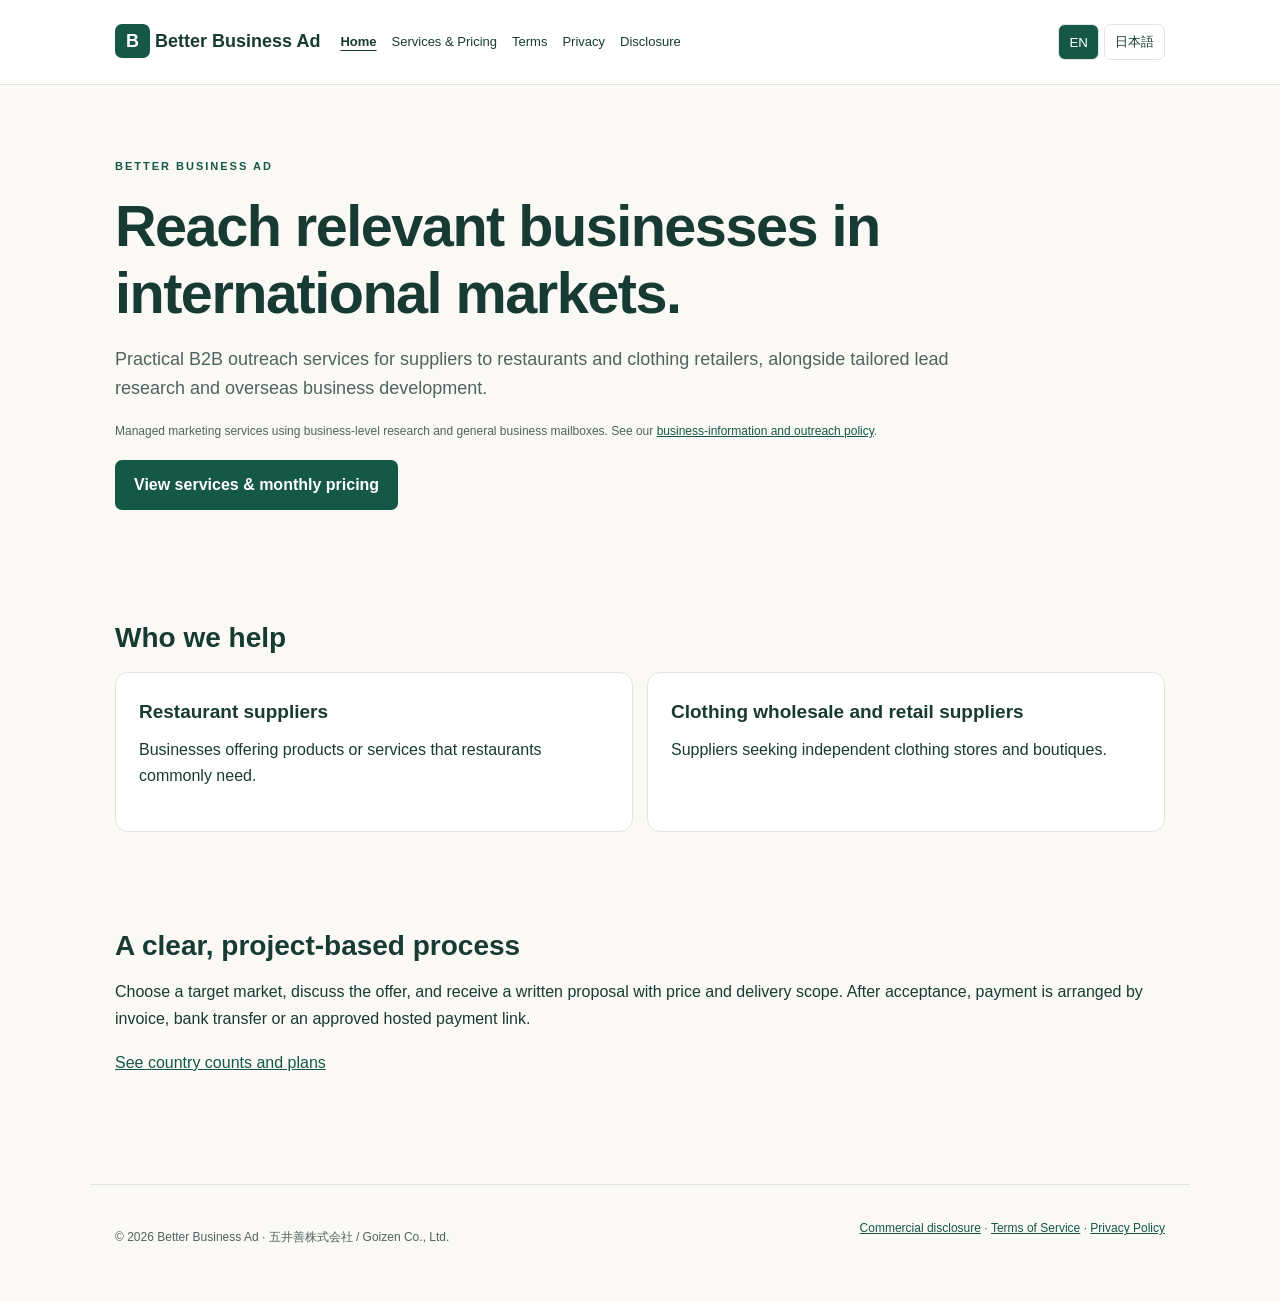
==== commit c8629a2f: "Clarify managed B2B services and lawful business outreach" ====
--- a/index.html
+++ b/index.html
@@ -1 +1,114 @@
-<!doctype html><html lang="en" class="lang-en"><head><script>(function(){document.documentElement.classList.add('bba-preinit');try{var l=localStorage.getItem('bba-lang')==='ja'?'ja':'en';document.documentElement.classList.remove('lang-en','lang-ja');document.documentElement.classList.add('lang-'+l);document.documentElement.lang=l;}catch(e){}})();</script><style>.bba-preinit .navb nav{visibility:hidden}</style><meta charset="utf-8"><meta name="viewport" content="width=device-width,initial-scale=1"><title>International B2B Marketing | Better Business Ad</title><meta name="description" content="Better Business Ad: B2B marketing services, audience research and monthly outreach pricing."><link rel="stylesheet" href="style.css?v=20261029c"></head><body><header class="head"><div class="wrap navb"><a class="brand" href="index.html"><b>B</b> Better Business Ad</a><nav><a href="index.html" data-en="Home" data-ja="ホーム">Home</a><a href="services.html" data-en="Services & Pricing" data-ja="サービス・料金">Services & Pricing</a><a href="terms.html" data-en="Terms" data-ja="利用規約">Terms</a><a href="privacy.html" data-en="Privacy" data-ja="プライバシー">Privacy</a><a href="legal.html" data-en="Disclosure" data-ja="特商法表記">Disclosure</a></nav><div class="langs"><button id="enBtn" type="button">EN</button><button id="jaBtn" type="button">日本語</button></div></div></header><main class="wrap"><section class="hero"><div class="eyebrow" data-l="en">BETTER BUSINESS AD</div><div class="eyebrow" data-l="ja">BETTER BUSINESS AD</div><h1 class="" data-l="en">Reach relevant businesses in international markets.</h1><h1 class="" data-l="ja">海外の有望な事業者へ、的確にアプローチ。</h1><p class="lead" data-l="en">Practical B2B outreach services for suppliers to restaurants and clothing retailers, alongside tailored lead research and overseas business development.</p><p class="lead" data-l="ja">飲食店・衣料品小売店向けサプライヤーのためのB2B販促支援、見込み顧客調査、海外営業開拓サービス。</p><p><a class="btn" href="services.html"><span class="" data-l="en">View services & monthly pricing</span><span class="" data-l="ja">サービス・月額料金を見る</span></a></p></section><section class="section"><h2 class="" data-l="en">Who we help</h2><h2 class="" data-l="ja">主な対象市場</h2><div class="grid2"><article class="card"><h3 class="" data-l="en">Restaurant suppliers</h3><h3 class="" data-l="ja">飲食店向けサプライヤー</h3><p class="" data-l="en">Businesses offering products or services that restaurants commonly need.</p><p class="" data-l="ja">飲食店に必要な商品・サービスを提供する企業。</p></article><article class="card"><h3 class="" data-l="en">Clothing wholesale and retail suppliers</h3><h3 class="" data-l="ja">衣料品・卸売関連企業</h3><p class="" data-l="en">Suppliers seeking independent clothing stores and boutiques.</p><p class="" data-l="ja">独立系衣料品店・ブティックへの販路開拓を希望する企業。</p></article></div></section><section class="section"><h2 class="" data-l="en">A clear, project-based process</h2><h2 class="" data-l="ja">明確なプロジェクト型のサービス</h2><p class="" data-l="en">Choose a target market, discuss the offer, and receive a written proposal with price and delivery scope. After acceptance, payment is arranged by invoice, bank transfer or an approved hosted payment link.</p><p class="" data-l="ja">対象市場と商材を伺い、対象範囲・金額・納期を明記した書面の提案を行います。ご承諾後、請求書・銀行振込または承認済みの外部決済リンクにてお支払いいただきます。</p><p><a href="services.html"><span class="" data-l="en">See country counts and plans</span><span class="" data-l="ja">国別件数・料金を見る</span></a></p></section></main><footer class="wrap foot"><p>© 2026 Better Business Ad · 五井善株式会社 / Goizen Co., Ltd.</p><div><a href="legal.html" data-en="Commercial disclosure" data-ja="特定商取引法に基づく表記">Commercial disclosure</a> · <a href="terms.html" data-en="Terms of Service" data-ja="利用規約">Terms of Service</a> · <a href="privacy.html" data-en="Privacy Policy" data-ja="プライバシーポリシー">Privacy Policy</a></div></footer><script src="site.js?v=20261029c"></script></body></html>+<!doctype html>
+<html lang="en" class="lang-en">
+<head>
+<script>(function(){var l='en';try{var q=new URLSearchParams(location.search).get('lang');var s=localStorage.getItem('bba-lang');l=q==='ja'||q==='en'?q:s==='ja'?'ja':'en';}catch(e){}document.documentElement.lang=l;document.documentElement.className='lang-'+l;})();</script>
+<meta charset="utf-8">
+<meta name="viewport" content="width=device-width,initial-scale=1">
+<title data-en="International B2B Marketing | Better Business Ad" data-ja="海外B2Bマーケティング | Better Business Ad">International B2B Marketing | Better Business Ad</title>
+<meta name="description" content="Better Business Ad: B2B marketing services, audience research and monthly outreach pricing.">
+<link rel="stylesheet" href="style.css?v=20261030a">
+</head>
+<body>
+<a class="skip-link" href="#main-content">
+<span data-l="en">Skip to content</span>
+<span data-l="ja">本文へ移動</span>
+</a>
+<header class="head">
+<div class="wrap navb">
+<a class="brand" href="index.html">
+<b>B</b> Better Business Ad</a>
+<nav aria-label="Main navigation">
+<a href="index.html" aria-current="page">
+<span data-l="en">Home</span>
+<span data-l="ja">ホーム</span>
+</a>
+<a href="services.html">
+<span data-l="en">Services &amp; Pricing</span>
+<span data-l="ja">サービス・料金</span>
+</a>
+<a href="terms.html">
+<span data-l="en">Terms</span>
+<span data-l="ja">利用規約</span>
+</a>
+<a href="privacy.html">
+<span data-l="en">Privacy</span>
+<span data-l="ja">プライバシー</span>
+</a>
+<a href="legal.html">
+<span data-l="en">Disclosure</span>
+<span data-l="ja">特商法表記</span>
+</a>
+</nav>
+<div class="langs" role="group" aria-label="Language">
+<button id="enBtn" type="button" aria-pressed="true">EN</button>
+<button id="jaBtn" type="button" aria-pressed="false">日本語</button>
+</div>
+</div>
+</header>
+<main class="wrap" id="main-content">
+<section class="hero">
+<div class="eyebrow" data-l="en">BETTER BUSINESS AD</div>
+<div class="eyebrow" data-l="ja">BETTER BUSINESS AD</div>
+<h1 class="" data-l="en">Reach relevant businesses in international markets.</h1>
+<h1 class="" data-l="ja">海外の有望な事業者へ、的確にアプローチ。</h1>
+<p class="lead" data-l="en">Practical B2B outreach services for suppliers to restaurants and clothing retailers, alongside tailored lead research and overseas business development.</p>
+<p class="lead" data-l="ja">飲食店・衣料品小売店向けサプライヤーのためのB2B販促支援、見込み顧客調査、海外営業開拓サービス。</p>
+<p data-l="en" class="fine">Managed marketing services using business-level research and general business mailboxes. See our <a href="services.html#responsible-outreach">business-information and outreach policy</a>.</p>
+<p data-l="ja" class="fine">店舗・企業の調査と汎用的な業務用メールアドレスを用いたマーケティング支援です。<a href="services.html#responsible-outreach">企業情報の利用と適正なアプローチについて</a>をご覧ください。</p>
+<p>
+<a class="btn" href="services.html">
+<span class="" data-l="en">View services & monthly pricing</span>
+<span class="" data-l="ja">サービス・月額料金を見る</span>
+</a>
+</p>
+</section>
+<section class="section">
+<h2 class="" data-l="en">Who we help</h2>
+<h2 class="" data-l="ja">主な対象市場</h2>
+<div class="grid2">
+<article class="card">
+<h3 class="" data-l="en">Restaurant suppliers</h3>
+<h3 class="" data-l="ja">飲食店向けサプライヤー</h3>
+<p class="" data-l="en">Businesses offering products or services that restaurants commonly need.</p>
+<p class="" data-l="ja">飲食店に必要な商品・サービスを提供する企業。</p>
+</article>
+<article class="card">
+<h3 class="" data-l="en">Clothing wholesale and retail suppliers</h3>
+<h3 class="" data-l="ja">衣料品・卸売関連企業</h3>
+<p class="" data-l="en">Suppliers seeking independent clothing stores and boutiques.</p>
+<p class="" data-l="ja">独立系衣料品店・ブティックへの販路開拓を希望する企業。</p>
+</article>
+</div>
+</section>
+<section class="section">
+<h2 class="" data-l="en">A clear, project-based process</h2>
+<h2 class="" data-l="ja">明確なプロジェクト型のサービス</h2>
+<p class="" data-l="en">Choose a target market, discuss the offer, and receive a written proposal with price and delivery scope. After acceptance, payment is arranged by invoice, bank transfer or an approved hosted payment link.</p>
+<p class="" data-l="ja">対象市場と商材を伺い、対象範囲・金額・納期を明記した書面の提案を行います。ご承諾後、請求書・銀行振込または承認済みの外部決済リンクにてお支払いいただきます。</p>
+<p>
+<a href="services.html">
+<span class="" data-l="en">See country counts and plans</span>
+<span class="" data-l="ja">国別件数・料金を見る</span>
+</a>
+</p>
+</section>
+</main>
+<footer class="wrap foot">
+<p>© 2026 Better Business Ad · 五井善株式会社 / Goizen Co., Ltd.</p>
+<div>
+<a href="legal.html">
+<span data-l="en">Commercial disclosure</span>
+<span data-l="ja">特定商取引法に基づく表記</span>
+</a> · <a href="terms.html">
+<span data-l="en">Terms of Service</span>
+<span data-l="ja">利用規約</span>
+</a> · <a href="privacy.html">
+<span data-l="en">Privacy Policy</span>
+<span data-l="ja">プライバシーポリシー</span>
+</a>
+</div>
+</footer>
+<script src="site.js?v=20261030a">
+</script>
+</body>
+</html>
--- a/style.css
+++ b/style.css
@@ -3,3 +3,48 @@
 /* Stable desktop navigation across languages and pages */
 @media(min-width:901px){.navb{flex-wrap:nowrap;column-gap:22px}.navb nav{display:grid;grid-template-columns:72px 144px 88px 112px 112px;gap:9px;flex:1;align-items:center;flex-wrap:nowrap}.navb nav a{display:block;white-space:nowrap;line-height:22px}.langs{flex-shrink:0}.brand{flex-shrink:0}}
 .navb nav a:hover{text-decoration:underline;text-underline-offset:3px}
+
+/* Navigation remains visible when JavaScript or preference storage is unavailable. */
+.navb{display:grid;grid-template-columns:auto minmax(0,1fr) auto;column-gap:20px;row-gap:10px}
+.navb nav{display:flex;align-items:center;flex-wrap:wrap;gap:8px 15px;min-width:0}
+.navb nav a{white-space:normal;line-height:1.5;padding:5px 0}
+.navb nav a[aria-current="page"]{font-weight:700;text-decoration:underline;text-underline-offset:4px}
+.langs{flex-shrink:0}
+.langs button{min-height:36px}
+.skip-link{position:absolute;left:-10000px;top:8px;z-index:10;background:#fff;padding:8px 14px;border:2px solid var(--green)}
+.skip-link:focus{left:12px}
+a:focus-visible,button:focus-visible{outline:3px solid #96703f;outline-offset:4px}
+.jump-links,.terms-links{display:flex;flex-wrap:wrap;gap:12px 24px}
+.jump-links a{font-weight:700;text-underline-offset:4px}
+.plan-details{margin-top:26px;padding:26px 22px;background:#edf5f1;border:2px solid #176148;border-left:7px solid #176148;border-radius:12px;box-shadow:0 5px 18px rgba(15,76,59,.09)}
+.plan-details h2{font-size:clamp(21px,2.5vw,29px);line-height:1.3;margin:9px 0 10px}
+.plan-details .tablewrap table{min-width:410px}
+.plan-details ol{padding-left:22px;line-height:1.9}
+.plan-details .fine{font-size:13px;margin:14px 0 0}
+.responsible-outreach{padding:24px;border:1px solid var(--line);border-radius:12px;background:#f0f5f1;margin:0 0 34px}
+.responsible-outreach h2{margin-top:0}
+#plan-details,#responsible-outreach{scroll-margin-top:20px}
+.legal-table th{width:33%;font-weight:700;background:#f3f6f3}
+.legal-table td{overflow-wrap:anywhere}
+.terms-links{padding-top:24px}
+.foot a{display:inline-block}
+@media(max-width:1080px){
+  .navb{grid-template-columns:minmax(0,1fr) auto;column-gap:12px}
+  .navb nav{grid-column:1/-1;grid-row:2;order:initial}
+  .langs{grid-column:2;grid-row:1}
+}
+@media(max-width:600px){
+  .navb{padding-top:14px;padding-bottom:14px}
+  .navb nav{gap:6px 16px}
+  .navb nav a{font-size:13px}
+  .plan-details{padding:22px 16px;border-left-width:5px}
+  .responsible-outreach{padding:22px 18px}
+  .legal-table table,.legal-table tbody,.legal-table tr,.legal-table th,.legal-table td{display:block;width:100%}
+  .legal-table tr{border-bottom:1px solid var(--line)}
+  .legal-table th,.legal-table td{border:0}
+  .legal-table th{padding-bottom:4px}
+  .legal-table td{padding-top:5px;font-size:14px}
+  .foot{font-size:12px;gap:8px}
+  .terms-links{flex-direction:column;gap:12px}
+}
+@media(max-width:380px){.wrap{padding-left:20px;padding-right:20px}.brand{font-size:16px}.langs button{padding:7px 8px}}
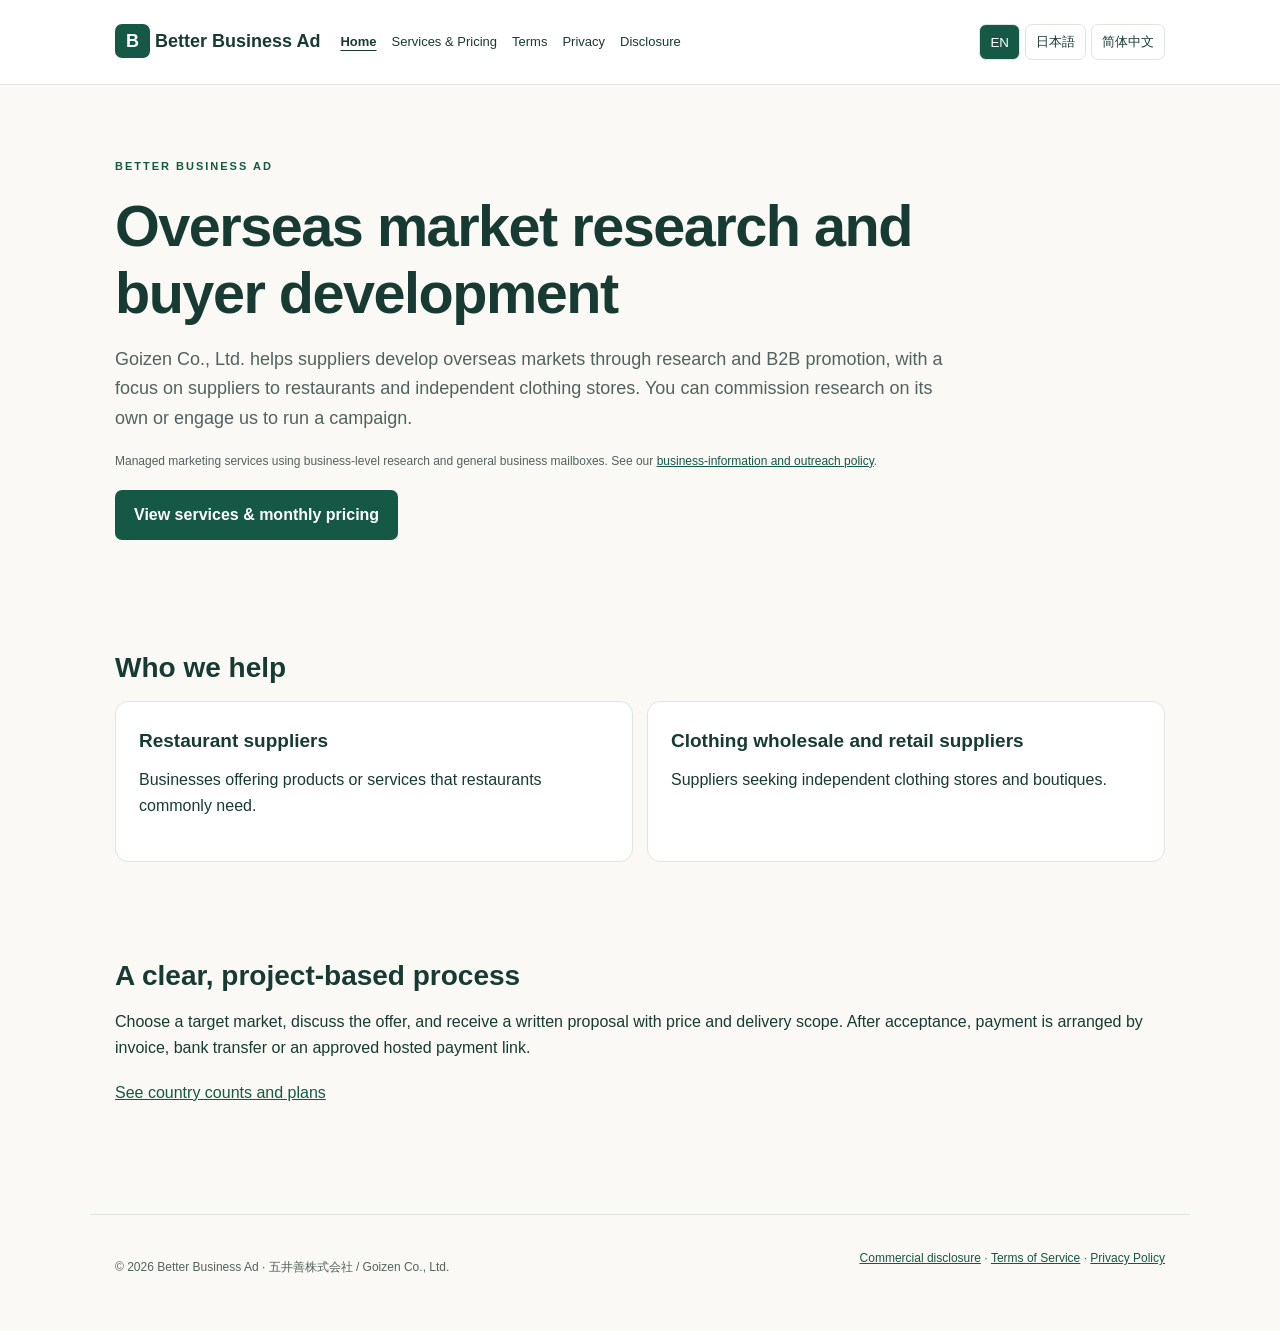
==== commit f21c7933: "Offer standalone market research and add Simplified Chinese across the site" ====
--- a/index.html
+++ b/index.html
@@ -1,17 +1,29 @@
 <!doctype html>
 <html lang="en" class="lang-en">
 <head>
-<script>(function(){var l='en';try{var q=new URLSearchParams(location.search).get('lang');var s=localStorage.getItem('bba-lang');l=q==='ja'||q==='en'?q:s==='ja'?'ja':'en';}catch(e){}document.documentElement.lang=l;document.documentElement.className='lang-'+l;})();</script>
+<script>
+(function () {
+  var languages = ['en', 'ja', 'zh'];
+  var lang = new URLSearchParams(location.search).get('lang');
+  if (languages.indexOf(lang) < 0) {
+    try { lang = localStorage.getItem('bba-lang'); } catch (_) {}
+  }
+  if (languages.indexOf(lang) < 0) lang = 'en';
+  document.documentElement.lang = lang === 'zh' ? 'zh-CN' : lang;
+  document.documentElement.className = 'lang-' + lang;
+})();
+</script>
 <meta charset="utf-8">
 <meta name="viewport" content="width=device-width,initial-scale=1">
-<title data-en="International B2B Marketing | Better Business Ad" data-ja="海外B2Bマーケティング | Better Business Ad">International B2B Marketing | Better Business Ad</title>
+<title data-zh="海外市场调研与客户开发 | Better Business Ad" data-en="International B2B Marketing | Better Business Ad" data-ja="海外B2Bマーケティング | Better Business Ad">International B2B Marketing | Better Business Ad</title>
 <meta name="description" content="Better Business Ad: B2B marketing services, audience research and monthly outreach pricing.">
-<link rel="stylesheet" href="style.css?v=20261030a">
+<link rel="stylesheet" href="style.css?v=20261124a">
 </head>
 <body>
 <a class="skip-link" href="#main-content">
 <span data-l="en">Skip to content</span>
 <span data-l="ja">本文へ移動</span>
+<span data-l="zh">跳至正文</span>
 </a>
 <header class="head">
 <div class="wrap navb">
@@ -21,27 +33,33 @@
 <a href="index.html" aria-current="page">
 <span data-l="en">Home</span>
 <span data-l="ja">ホーム</span>
+<span data-l="zh">首页</span>
 </a>
 <a href="services.html">
 <span data-l="en">Services &amp; Pricing</span>
 <span data-l="ja">サービス・料金</span>
+<span data-l="zh">服务与价格</span>
 </a>
 <a href="terms.html">
 <span data-l="en">Terms</span>
 <span data-l="ja">利用規約</span>
+<span data-l="zh">服务条款</span>
 </a>
 <a href="privacy.html">
 <span data-l="en">Privacy</span>
 <span data-l="ja">プライバシー</span>
+<span data-l="zh">隐私政策</span>
 </a>
 <a href="legal.html">
 <span data-l="en">Disclosure</span>
 <span data-l="ja">特商法表記</span>
+<span data-l="zh">交易信息披露</span>
 </a>
 </nav>
 <div class="langs" role="group" aria-label="Language">
 <button id="enBtn" type="button" aria-pressed="true">EN</button>
 <button id="jaBtn" type="button" aria-pressed="false">日本語</button>
+<button id="zhBtn" type="button" lang="zh-CN" aria-pressed="false">简体中文</button>
 </div>
 </div>
 </header>
@@ -49,46 +67,59 @@
 <section class="hero">
 <div class="eyebrow" data-l="en">BETTER BUSINESS AD</div>
 <div class="eyebrow" data-l="ja">BETTER BUSINESS AD</div>
-<h1 class="" data-l="en">Reach relevant businesses in international markets.</h1>
-<h1 class="" data-l="ja">海外の有望な事業者へ、的確にアプローチ。</h1>
-<p class="lead" data-l="en">Practical B2B outreach services for suppliers to restaurants and clothing retailers, alongside tailored lead research and overseas business development.</p>
-<p class="lead" data-l="ja">飲食店・衣料品小売店向けサプライヤーのためのB2B販促支援、見込み顧客調査、海外営業開拓サービス。</p>
+<div class="eyebrow" data-l="zh">BETTER BUSINESS AD</div>
+<h1 class="" data-l="en">Overseas market research and buyer development</h1>
+<h1 class="" data-l="ja">海外市場の調査から、取引先開拓まで。</h1>
+<h1 class="" data-l="zh">海外市场调研与客户开发</h1>
+<p class="lead" data-l="en">Goizen Co., Ltd. helps suppliers develop overseas markets through research and B2B promotion, with a focus on suppliers to restaurants and independent clothing stores. You can commission research on its own or engage us to run a campaign.</p>
+<p class="lead" data-l="ja">五井善株式会社は、海外販路の開拓を目指す企業に市場調査とB2B販促の実務支援を提供します。主な対象は飲食店・独立系衣料品店向けのサプライヤーです。調査のみのご依頼も承ります。</p>
+<p class="lead" data-l="zh">五井善株式会社为希望开拓海外销售渠道的企业提供市场调研与 B2B 推广支持，主要服务于面向餐厅和独立服装店的供应商。您可以单独委托调研，也可以委托我们执行推广。</p>
 <p data-l="en" class="fine">Managed marketing services using business-level research and general business mailboxes. See our <a href="services.html#responsible-outreach">business-information and outreach policy</a>.</p>
 <p data-l="ja" class="fine">店舗・企業の調査と汎用的な業務用メールアドレスを用いたマーケティング支援です。<a href="services.html#responsible-outreach">企業情報の利用と適正なアプローチについて</a>をご覧ください。</p>
+<p data-l="zh" class="fine">我们根据商铺和企业资料开展调研，通过符合联系条件的通用业务邮箱开展推广。详见<a href="services.html#responsible-outreach">企业信息使用与推广规则</a>。</p>
 <p>
 <a class="btn" href="services.html">
 <span class="" data-l="en">View services & monthly pricing</span>
 <span class="" data-l="ja">サービス・月額料金を見る</span>
+<span class="" data-l="zh">查看服务与月度价格</span>
 </a>
 </p>
 </section>
 <section class="section">
 <h2 class="" data-l="en">Who we help</h2>
 <h2 class="" data-l="ja">主な対象市場</h2>
+<h2 class="" data-l="zh">我们服务的客户</h2>
 <div class="grid2">
 <article class="card">
 <h3 class="" data-l="en">Restaurant suppliers</h3>
 <h3 class="" data-l="ja">飲食店向けサプライヤー</h3>
+<h3 class="" data-l="zh">餐饮行业供应商</h3>
 <p class="" data-l="en">Businesses offering products or services that restaurants commonly need.</p>
 <p class="" data-l="ja">飲食店に必要な商品・サービスを提供する企業。</p>
+<p class="" data-l="zh">向餐厅提供商品或服务的企业。</p>
 </article>
 <article class="card">
 <h3 class="" data-l="en">Clothing wholesale and retail suppliers</h3>
 <h3 class="" data-l="ja">衣料品・卸売関連企業</h3>
+<h3 class="" data-l="zh">服装批发商与供应商</h3>
 <p class="" data-l="en">Suppliers seeking independent clothing stores and boutiques.</p>
 <p class="" data-l="ja">独立系衣料品店・ブティックへの販路開拓を希望する企業。</p>
+<p class="" data-l="zh">希望向独立服装店和精品店拓展销路的供应商。</p>
 </article>
 </div>
 </section>
 <section class="section">
 <h2 class="" data-l="en">A clear, project-based process</h2>
 <h2 class="" data-l="ja">明確なプロジェクト型のサービス</h2>
+<h2 class="" data-l="zh">如何委托项目</h2>
 <p class="" data-l="en">Choose a target market, discuss the offer, and receive a written proposal with price and delivery scope. After acceptance, payment is arranged by invoice, bank transfer or an approved hosted payment link.</p>
 <p class="" data-l="ja">対象市場と商材を伺い、対象範囲・金額・納期を明記した書面の提案を行います。ご承諾後、請求書・銀行振込または承認済みの外部決済リンクにてお支払いいただきます。</p>
+<p class="" data-l="zh">您介绍目标市场及产品后，我们会提供书面方案，列明服务范围、价格和交付时间。您确认后，我们会提供账单，并告知银行转账或已获批的在线付款链接等可用方式。</p>
 <p>
 <a href="services.html">
 <span class="" data-l="en">See country counts and plans</span>
 <span class="" data-l="ja">国別件数・料金を見る</span>
+<span class="" data-l="zh">查看各国调研范围与套餐</span>
 </a>
 </p>
 </section>
@@ -99,16 +130,19 @@
 <a href="legal.html">
 <span data-l="en">Commercial disclosure</span>
 <span data-l="ja">特定商取引法に基づく表記</span>
+<span data-l="zh">日本《特定商取引法》规定的信息披露</span>
 </a> · <a href="terms.html">
 <span data-l="en">Terms of Service</span>
 <span data-l="ja">利用規約</span>
+<span data-l="zh">服务条款</span>
 </a> · <a href="privacy.html">
 <span data-l="en">Privacy Policy</span>
 <span data-l="ja">プライバシーポリシー</span>
+<span data-l="zh">隐私政策</span>
 </a>
 </div>
 </footer>
-<script src="site.js?v=20261030a">
+<script src="site.js?v=20261124a">
 </script>
 </body>
 </html>
--- a/style.css
+++ b/style.css
@@ -1,5 +1,5 @@
 
-:root{--ink:#173b32;--muted:#51635f;--bg:#faf9f5;--line:#dfe6df;--green:#155846}*{box-sizing:border-box}body{margin:0;background:var(--bg);color:var(--ink);font-family:Inter,Arial,"Hiragino Kaku Gothic ProN","Noto Sans JP",sans-serif;line-height:1.65}a{color:var(--green)}.wrap{max-width:1100px;margin:auto;padding-left:25px;padding-right:25px}.head{background:#fff;border-bottom:1px solid var(--line)}.navb{display:flex;align-items:center;gap:28px;min-height:84px;flex-wrap:wrap;padding-top:12px;padding-bottom:12px}.brand{font-size:18px;font-weight:800;text-decoration:none;color:var(--ink);white-space:nowrap}.brand b{background:var(--green);color:white;border-radius:7px;padding:7px 11px}.navb nav{display:flex;gap:16px;flex:1;flex-wrap:wrap}.navb nav a{font-size:13px;text-decoration:none;color:var(--ink)}.langs{display:flex;gap:5px}.langs button{cursor:pointer;border:1px solid var(--line);background:white;border-radius:7px;padding:7px 10px;color:var(--ink)}.langs button.on{background:var(--green);color:white}.hero{padding:72px 0 38px;max-width:900px}.eyebrow{text-transform:uppercase;letter-spacing:2px;font-size:11px;font-weight:700;color:var(--green)}h1{font-size:clamp(33px,4.5vw,58px);line-height:1.16;letter-spacing:-1.5px;margin:18px 0}h2{font-size:28px;line-height:1.3;margin:36px 0 15px}h3{font-size:19px;margin:0 0 10px}p{margin:9px 0 18px}.lead{font-size:18px;color:var(--muted);max-width:850px}.muted,.fine{color:var(--muted)}.fine{font-size:12px}.section{padding:18px 0 42px}.cards{display:grid;grid-template-columns:repeat(4,1fr);gap:14px}.card{background:white;border:1px solid var(--line);border-radius:13px;padding:23px;min-width:0}.card .rate{font-size:32px;font-weight:800;line-height:1.2}.card .target{font-size:23px;font-weight:800;margin:14px 0 0}.tag{font-size:11px;color:var(--green);font-weight:700;letter-spacing:1px}.grid2{display:grid;grid-template-columns:repeat(2,1fr);gap:14px}.note{background:#eef4ee;padding:20px;border-left:4px solid var(--green);border-radius:5px}.btn{display:inline-block;background:var(--green);color:#fff;text-decoration:none;padding:12px 19px;border-radius:7px;font-weight:700}table{border-collapse:collapse;width:100%;background:#fff;font-size:14px}th,td{text-align:left;padding:13px 16px;border-bottom:1px solid var(--line);vertical-align:top}th{background:#eaf1ec}.tablewrap{overflow-x:auto;border:1px solid var(--line);border-radius:10px}.foot{font-size:12px;color:var(--muted);display:flex;flex-wrap:wrap;gap:12px;justify-content:space-between;padding-top:34px;padding-bottom:35px;margin-top:48px;border-top:1px solid var(--line)}.legal-table td:first-child{width:33%;font-weight:700}.prose{max-width:880px}.prose section{padding:12px 0 18px;border-bottom:1px solid var(--line)}.lang-ja [data-l="en"],.lang-en [data-l="ja"]{display:none!important}@media(max-width:900px){.cards{grid-template-columns:repeat(2,1fr)}}@media(max-width:600px){.cards,.grid2{grid-template-columns:1fr}.navb nav{order:3;flex-basis:100%}.hero{padding:36px 0 20px}td,th{padding:10px;font-size:12px}}
+:root{--ink:#173b32;--muted:#51635f;--bg:#faf9f5;--line:#dfe6df;--green:#155846}*{box-sizing:border-box}body{margin:0;background:var(--bg);color:var(--ink);font-family:Inter,Arial,"Hiragino Kaku Gothic ProN","Noto Sans JP",sans-serif;line-height:1.65}a{color:var(--green)}.wrap{max-width:1100px;margin:auto;padding-left:25px;padding-right:25px}.head{background:#fff;border-bottom:1px solid var(--line)}.navb{display:flex;align-items:center;gap:28px;min-height:84px;flex-wrap:wrap;padding-top:12px;padding-bottom:12px}.brand{font-size:18px;font-weight:800;text-decoration:none;color:var(--ink);white-space:nowrap}.brand b{background:var(--green);color:white;border-radius:7px;padding:7px 11px}.navb nav{display:flex;gap:16px;flex:1;flex-wrap:wrap}.navb nav a{font-size:13px;text-decoration:none;color:var(--ink)}.langs{display:flex;gap:5px}.langs button{cursor:pointer;border:1px solid var(--line);background:white;border-radius:7px;padding:7px 10px;color:var(--ink)}.langs button.on{background:var(--green);color:white}.hero{padding:72px 0 38px;max-width:900px}.eyebrow{text-transform:uppercase;letter-spacing:2px;font-size:11px;font-weight:700;color:var(--green)}h1{font-size:clamp(33px,4.5vw,58px);line-height:1.16;letter-spacing:-1.5px;margin:18px 0}h2{font-size:28px;line-height:1.3;margin:36px 0 15px}h3{font-size:19px;margin:0 0 10px}p{margin:9px 0 18px}.lead{font-size:18px;color:var(--muted);max-width:850px}.muted,.fine{color:var(--muted)}.fine{font-size:12px}.section{padding:18px 0 42px}.cards{display:grid;grid-template-columns:repeat(4,1fr);gap:14px}.card{background:white;border:1px solid var(--line);border-radius:13px;padding:23px;min-width:0}.card .rate{font-size:32px;font-weight:800;line-height:1.2}.card .target{font-size:23px;font-weight:800;margin:14px 0 0}.tag{font-size:11px;color:var(--green);font-weight:700;letter-spacing:1px}.grid2{display:grid;grid-template-columns:repeat(2,1fr);gap:14px}.note{background:#eef4ee;padding:20px;border-left:4px solid var(--green);border-radius:5px}.btn{display:inline-block;background:var(--green);color:#fff;text-decoration:none;padding:12px 19px;border-radius:7px;font-weight:700}table{border-collapse:collapse;width:100%;background:#fff;font-size:14px}th,td{text-align:left;padding:13px 16px;border-bottom:1px solid var(--line);vertical-align:top}th{background:#eaf1ec}.tablewrap{overflow-x:auto;border:1px solid var(--line);border-radius:10px}.foot{font-size:12px;color:var(--muted);display:flex;flex-wrap:wrap;gap:12px;justify-content:space-between;padding-top:34px;padding-bottom:35px;margin-top:48px;border-top:1px solid var(--line)}.legal-table td:first-child{width:33%;font-weight:700}.prose{max-width:880px}.prose section{padding:12px 0 18px;border-bottom:1px solid var(--line)}html.lang-en [data-l]:not([data-l="en"]),html.lang-ja [data-l]:not([data-l="ja"]),html.lang-zh [data-l]:not([data-l="zh"]){display:none!important}@media(max-width:900px){.cards{grid-template-columns:repeat(2,1fr)}}@media(max-width:600px){.cards,.grid2{grid-template-columns:1fr}.navb nav{order:3;flex-basis:100%}.hero{padding:36px 0 20px}td,th{padding:10px;font-size:12px}}
 /* Stable desktop navigation across languages and pages */
 @media(min-width:901px){.navb{flex-wrap:nowrap;column-gap:22px}.navb nav{display:grid;grid-template-columns:72px 144px 88px 112px 112px;gap:9px;flex:1;align-items:center;flex-wrap:nowrap}.navb nav a{display:block;white-space:nowrap;line-height:22px}.langs{flex-shrink:0}.brand{flex-shrink:0}}
 .navb nav a:hover{text-decoration:underline;text-underline-offset:3px}
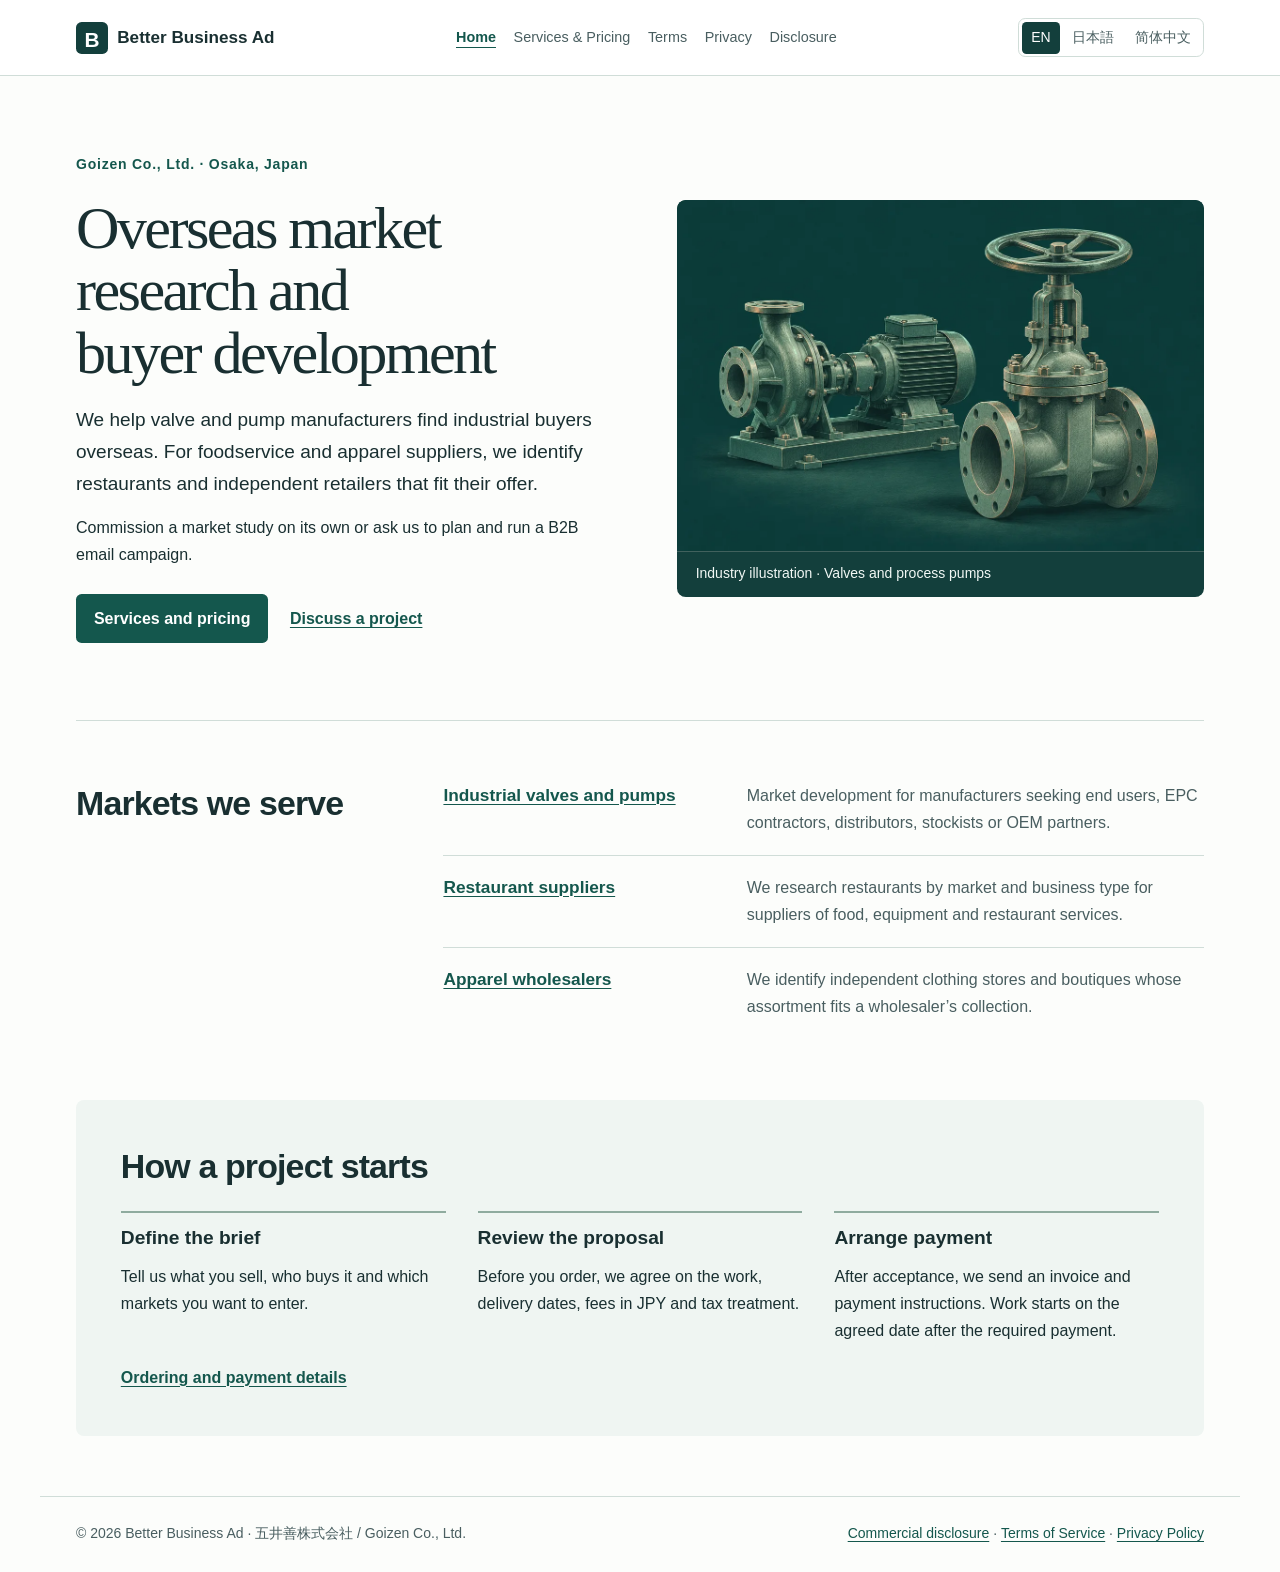
==== commit 2cc7f3a0: "Present valve and pump market development and localize indicative prices in CNY" ====
--- a/index.html
+++ b/index.html
@@ -16,8 +16,8 @@
 <meta charset="utf-8">
 <meta name="viewport" content="width=device-width,initial-scale=1">
 <title data-zh="海外市场调研与客户开发 | Better Business Ad" data-en="International B2B Marketing | Better Business Ad" data-ja="海外B2Bマーケティング | Better Business Ad">International B2B Marketing | Better Business Ad</title>
-<meta name="description" content="Better Business Ad: B2B marketing services, audience research and monthly outreach pricing.">
-<link rel="stylesheet" href="style.css?v=20261124a">
+<meta name="description" content="Overseas market research and B2B buyer development for industrial valve and pump manufacturers, restaurant suppliers and apparel wholesalers.">
+<link rel="stylesheet" href="style.css?v=20261124b">
 </head>
 <body>
 <a class="skip-link" href="#main-content">
@@ -63,65 +63,121 @@
 </div>
 </div>
 </header>
-<main class="wrap" id="main-content">
+<main class="wrap home" id="main-content">
 <section class="hero">
-<div class="eyebrow" data-l="en">BETTER BUSINESS AD</div>
-<div class="eyebrow" data-l="ja">BETTER BUSINESS AD</div>
-<div class="eyebrow" data-l="zh">BETTER BUSINESS AD</div>
-<h1 class="" data-l="en">Overseas market research and buyer development</h1>
-<h1 class="" data-l="ja">海外市場の調査から、取引先開拓まで。</h1>
-<h1 class="" data-l="zh">海外市场调研与客户开发</h1>
-<p class="lead" data-l="en">Goizen Co., Ltd. helps suppliers develop overseas markets through research and B2B promotion, with a focus on suppliers to restaurants and independent clothing stores. You can commission research on its own or engage us to run a campaign.</p>
-<p class="lead" data-l="ja">五井善株式会社は、海外販路の開拓を目指す企業に市場調査とB2B販促の実務支援を提供します。主な対象は飲食店・独立系衣料品店向けのサプライヤーです。調査のみのご依頼も承ります。</p>
-<p class="lead" data-l="zh">五井善株式会社为希望开拓海外销售渠道的企业提供市场调研与 B2B 推广支持，主要服务于面向餐厅和独立服装店的供应商。您可以单独委托调研，也可以委托我们执行推广。</p>
-<p data-l="en" class="fine">Managed marketing services using business-level research and general business mailboxes. See our <a href="services.html#responsible-outreach">business-information and outreach policy</a>.</p>
-<p data-l="ja" class="fine">店舗・企業の調査と汎用的な業務用メールアドレスを用いたマーケティング支援です。<a href="services.html#responsible-outreach">企業情報の利用と適正なアプローチについて</a>をご覧ください。</p>
-<p data-l="zh" class="fine">我们根据商铺和企业资料开展调研，通过符合联系条件的通用业务邮箱开展推广。详见<a href="services.html#responsible-outreach">企业信息使用与推广规则</a>。</p>
-<p>
-<a class="btn" href="services.html">
-<span class="" data-l="en">View services & monthly pricing</span>
-<span class="" data-l="ja">サービス・月額料金を見る</span>
-<span class="" data-l="zh">查看服务与月度价格</span>
-</a>
-</p>
+<div class="hero-copy">
+<p class="byline" data-l="en">Goizen Co., Ltd. · Osaka, Japan</p>
+<p class="byline" data-l="ja">五井善株式会社 · 大阪</p>
+<p class="byline" data-l="zh">五井善株式会社 · 日本大阪</p>
+<h1 data-l="en">Overseas market research and buyer development</h1>
+<h1 data-l="ja">海外市場調査と販路開拓</h1>
+<h1 data-l="zh">海外市场调研与客户开发</h1>
+<p class="lead" data-l="en">We help valve and pump manufacturers find industrial buyers overseas. For foodservice and apparel suppliers, we identify restaurants and independent retailers that fit their offer.</p>
+<p class="lead" data-l="ja">五井善株式会社は、バルブ・ポンプメーカーの海外取引先開拓を支援します。飲食店向けサプライヤーやアパレル卸の企業には、商材に合った店舗を調査します。</p>
+<p class="lead" data-l="zh">我们为阀门与工业泵制造商寻找海外买家，也为餐饮供应商和服装批发商筛选与其产品相匹配的餐厅及独立零售店。</p>
+<p data-l="en">Commission a market study on its own or ask us to plan and run a B2B email campaign.</p>
+<p data-l="ja">市場調査のみのご依頼も、企業向けの販促メールの企画・実施も承ります。</p>
+<p data-l="zh">您可以单独委托市场调研，也可以委托我们策划并执行企业邮件推广。</p>
+<div class="actions">
+<a class="btn" href="services.html#plan-details">
+<span data-l="en">Services and pricing</span>
+<span data-l="ja">サービスと料金</span>
+<span data-l="zh">服务与价格</span>
+</a>
+<a class="text-link" href="mailto:goy@betterbusiness-ad.com">
+<span data-l="en">Discuss a project</span>
+<span data-l="ja">案件のご相談</span>
+<span data-l="zh">咨询项目</span>
+</a>
+</div>
+</div>
+<figure class="sector-figure">
+<img src="assets/valves-pumps.webp" alt="" width="1120" height="747" fetchpriority="high">
+<figcaption>
+<span data-l="en">Industry illustration · Valves and process pumps</span>
+<span data-l="ja">支援分野のイメージ　バルブ・プロセスポンプ</span>
+<span data-l="zh">行业示意 · 工业阀门与流程泵</span>
+</figcaption>
+</figure>
 </section>
-<section class="section">
-<h2 class="" data-l="en">Who we help</h2>
-<h2 class="" data-l="ja">主な対象市場</h2>
-<h2 class="" data-l="zh">我们服务的客户</h2>
-<div class="grid2">
-<article class="card">
-<h3 class="" data-l="en">Restaurant suppliers</h3>
-<h3 class="" data-l="ja">飲食店向けサプライヤー</h3>
-<h3 class="" data-l="zh">餐饮行业供应商</h3>
-<p class="" data-l="en">Businesses offering products or services that restaurants commonly need.</p>
-<p class="" data-l="ja">飲食店に必要な商品・サービスを提供する企業。</p>
-<p class="" data-l="zh">向餐厅提供商品或服务的企业。</p>
+<section class="home-sectors">
+<h2 data-l="en">Markets we serve</h2>
+<h2 data-l="ja">支援する分野</h2>
+<h2 data-l="zh">服务行业</h2>
+<div class="market-rows">
+<article class="market-row">
+<h3>
+<a href="services.html#industrial-outreach">
+<span data-l="en">Industrial valves and pumps</span>
+<span data-l="ja">産業用バルブ・ポンプ</span>
+<span data-l="zh">工业阀门与泵</span>
+</a>
+</h3>
+<p data-l="en">Market development for manufacturers seeking end users, EPC contractors, distributors, stockists or OEM partners.</p>
+<p data-l="ja">メーカー向けに、プラントの運営会社、EPC企業、商社・在庫販売店、OEMの取引候補を調査します。</p>
+<p data-l="zh">为制造商调研终端用户、EPC 工程公司、经销商、库存商及 OEM 合作对象。</p>
 </article>
-<article class="card">
-<h3 class="" data-l="en">Clothing wholesale and retail suppliers</h3>
-<h3 class="" data-l="ja">衣料品・卸売関連企業</h3>
-<h3 class="" data-l="zh">服装批发商与供应商</h3>
-<p class="" data-l="en">Suppliers seeking independent clothing stores and boutiques.</p>
-<p class="" data-l="ja">独立系衣料品店・ブティックへの販路開拓を希望する企業。</p>
-<p class="" data-l="zh">希望向独立服装店和精品店拓展销路的供应商。</p>
+<article class="market-row">
+<h3>
+<a href="services.html#retail-coverage">
+<span data-l="en">Restaurant suppliers</span>
+<span data-l="ja">飲食店向けサプライヤー</span>
+<span data-l="zh">餐饮行业供应商</span>
+</a>
+</h3>
+<p data-l="en">We research restaurants by market and business type for suppliers of food, equipment and restaurant services.</p>
+<p data-l="ja">食材・厨房機器・店舗向けサービスを提供する企業のために、地域や業態から飲食店を絞り込みます。</p>
+<p data-l="zh">按地区和业态筛选餐厅，为食材、厨房设备和餐饮服务供应商寻找合适的商户。</p>
 </article>
+<article class="market-row">
+<h3>
+<a href="services.html#retail-coverage">
+<span data-l="en">Apparel wholesalers</span>
+<span data-l="ja">アパレル卸・衣料品サプライヤー</span>
+<span data-l="zh">服装批发商与供应商</span>
+</a>
+</h3>
+<p data-l="en">We identify independent clothing stores and boutiques whose assortment fits a wholesaler’s collection.</p>
+<p data-l="ja">卸売商品の品ぞろえに合わせて、販売先の候補となる独立系の衣料品店やセレクトショップを調査します。</p>
+<p data-l="zh">根据批发商的产品线与店铺经营品类，筛选可能采购的独立服装店和精品店。</p>
+</article>
 </div>
 </section>
-<section class="section">
-<h2 class="" data-l="en">A clear, project-based process</h2>
-<h2 class="" data-l="ja">明確なプロジェクト型のサービス</h2>
-<h2 class="" data-l="zh">如何委托项目</h2>
-<p class="" data-l="en">Choose a target market, discuss the offer, and receive a written proposal with price and delivery scope. After acceptance, payment is arranged by invoice, bank transfer or an approved hosted payment link.</p>
-<p class="" data-l="ja">対象市場と商材を伺い、対象範囲・金額・納期を明記した書面の提案を行います。ご承諾後、請求書・銀行振込または承認済みの外部決済リンクにてお支払いいただきます。</p>
-<p class="" data-l="zh">您介绍目标市场及产品后，我们会提供书面方案，列明服务范围、价格和交付时间。您确认后，我们会提供账单，并告知银行转账或已获批的在线付款链接等可用方式。</p>
-<p>
-<a href="services.html">
-<span class="" data-l="en">See country counts and plans</span>
-<span class="" data-l="ja">国別件数・料金を見る</span>
-<span class="" data-l="zh">查看各国调研范围与套餐</span>
-</a>
-</p>
+<section class="project-process">
+<h2 data-l="en">How a project starts</h2>
+<h2 data-l="ja">ご相談から業務開始まで</h2>
+<h2 data-l="zh">从咨询到项目启动</h2>
+<ol class="process-steps">
+<li>
+<h3 data-l="en">Define the brief</h3>
+<h3 data-l="ja">対象と商材の確認</h3>
+<h3 data-l="zh">确认产品与市场</h3>
+<p data-l="en">Tell us what you sell, who buys it and which markets you want to enter.</p>
+<p data-l="ja">商材、想定する購入者、希望する国や地域を伺います。</p>
+<p data-l="zh">告诉我们您的产品、买方类型和目标国家或地区。</p>
+</li>
+<li>
+<h3 data-l="en">Review the proposal</h3>
+<h3 data-l="ja">書面でのご提案</h3>
+<h3 data-l="zh">书面确认方案</h3>
+<p data-l="en">Before you order, we agree on the work, delivery dates, fees in JPY and tax treatment.</p>
+<p data-l="ja">ご注文前に業務内容、納期、料金（日本円）と税の取扱いを書面で確認します。</p>
+<p data-l="zh">下单前，双方书面确认工作内容、交付日期、日元金额及税费。</p>
+</li>
+<li>
+<h3 data-l="en">Arrange payment</h3>
+<h3 data-l="ja">お支払いと業務開始</h3>
+<h3 data-l="zh">安排付款与启动</h3>
+<p data-l="en">After acceptance, we send an invoice and payment instructions. Work starts on the agreed date after the required payment.</p>
+<p data-l="ja">ご承諾後に請求書と支払方法をご案内します。必要なお支払いを確認のうえ、合意した日から業務を開始します。</p>
+<p data-l="zh">确认方案后，我们提供账单和付款说明。确认收到约定款项后，于双方约定的日期启动项目。</p>
+</li>
+</ol>
+<a class="text-link" href="services.html#ordering">
+<span data-l="en">Ordering and payment details</span>
+<span data-l="ja">お申込み・お支払いの詳細</span>
+<span data-l="zh">查看委托与付款流程</span>
+</a>
 </section>
 </main>
 <footer class="wrap foot">
--- a/style.css
+++ b/style.css
@@ -1,50 +1,188 @@
+:root {
+  --ink: #192f31;
+  --muted: #495e60;
+  --pine: #14574d;
+  --deep: #133f3c;
+  --mist: #eff5f2;
+  --line: #d0ddd8;
+  --paper: #fcfdfb;
+  --gutter: clamp(1rem, 4vw, 2.25rem);
+  color-scheme: light;
+}
+* { box-sizing: border-box; }
+body {
+  margin: 0;
+  background: var(--paper);
+  color: var(--ink);
+  font: 1rem/1.7 Inter, Arial, "Hiragino Kaku Gothic ProN", "Yu Gothic", "Microsoft YaHei", sans-serif;
+}
+:lang(zh-CN) body {
+  font-family: Inter, Arial, "PingFang SC", "Microsoft YaHei", "Noto Sans CJK SC", sans-serif;
+}
+h1, h2, h3, p, figure, dl, dd { margin: 0; }
+h1, h2, h3 { line-height: 1.24; }
+h1 { font-size: clamp(2.1rem, 4.5vw, 3.5rem); letter-spacing: -.045em; }
+h2 { font-size: clamp(1.55rem, 2.7vw, 2.12rem); letter-spacing: -.025em; }
+h3 { font-size: 1.2rem; }
+:lang(ja) :is(h1, h2), :lang(zh-CN) :is(h1, h2) { letter-spacing: .015em; line-height: 1.35; }
+p { margin-block: .8rem; }
+a { color: var(--pine); text-underline-offset: .19em; text-decoration-thickness: .075em; }
+a:hover { text-decoration-thickness: .14em; }
+a:focus-visible, button:focus-visible { outline: 3px solid #a46627; outline-offset: 3px; }
+.wrap { width: 100%; max-width: 75rem; margin-inline: auto; padding-inline: var(--gutter); }
+[id] { scroll-margin-block-start: 1.25rem; }
+html.lang-en [data-l]:not([data-l="en"]),
+html.lang-ja [data-l]:not([data-l="ja"]),
+html.lang-zh [data-l]:not([data-l="zh"]) { display: none !important; }
 
-:root{--ink:#173b32;--muted:#51635f;--bg:#faf9f5;--line:#dfe6df;--green:#155846}*{box-sizing:border-box}body{margin:0;background:var(--bg);color:var(--ink);font-family:Inter,Arial,"Hiragino Kaku Gothic ProN","Noto Sans JP",sans-serif;line-height:1.65}a{color:var(--green)}.wrap{max-width:1100px;margin:auto;padding-left:25px;padding-right:25px}.head{background:#fff;border-bottom:1px solid var(--line)}.navb{display:flex;align-items:center;gap:28px;min-height:84px;flex-wrap:wrap;padding-top:12px;padding-bottom:12px}.brand{font-size:18px;font-weight:800;text-decoration:none;color:var(--ink);white-space:nowrap}.brand b{background:var(--green);color:white;border-radius:7px;padding:7px 11px}.navb nav{display:flex;gap:16px;flex:1;flex-wrap:wrap}.navb nav a{font-size:13px;text-decoration:none;color:var(--ink)}.langs{display:flex;gap:5px}.langs button{cursor:pointer;border:1px solid var(--line);background:white;border-radius:7px;padding:7px 10px;color:var(--ink)}.langs button.on{background:var(--green);color:white}.hero{padding:72px 0 38px;max-width:900px}.eyebrow{text-transform:uppercase;letter-spacing:2px;font-size:11px;font-weight:700;color:var(--green)}h1{font-size:clamp(33px,4.5vw,58px);line-height:1.16;letter-spacing:-1.5px;margin:18px 0}h2{font-size:28px;line-height:1.3;margin:36px 0 15px}h3{font-size:19px;margin:0 0 10px}p{margin:9px 0 18px}.lead{font-size:18px;color:var(--muted);max-width:850px}.muted,.fine{color:var(--muted)}.fine{font-size:12px}.section{padding:18px 0 42px}.cards{display:grid;grid-template-columns:repeat(4,1fr);gap:14px}.card{background:white;border:1px solid var(--line);border-radius:13px;padding:23px;min-width:0}.card .rate{font-size:32px;font-weight:800;line-height:1.2}.card .target{font-size:23px;font-weight:800;margin:14px 0 0}.tag{font-size:11px;color:var(--green);font-weight:700;letter-spacing:1px}.grid2{display:grid;grid-template-columns:repeat(2,1fr);gap:14px}.note{background:#eef4ee;padding:20px;border-left:4px solid var(--green);border-radius:5px}.btn{display:inline-block;background:var(--green);color:#fff;text-decoration:none;padding:12px 19px;border-radius:7px;font-weight:700}table{border-collapse:collapse;width:100%;background:#fff;font-size:14px}th,td{text-align:left;padding:13px 16px;border-bottom:1px solid var(--line);vertical-align:top}th{background:#eaf1ec}.tablewrap{overflow-x:auto;border:1px solid var(--line);border-radius:10px}.foot{font-size:12px;color:var(--muted);display:flex;flex-wrap:wrap;gap:12px;justify-content:space-between;padding-top:34px;padding-bottom:35px;margin-top:48px;border-top:1px solid var(--line)}.legal-table td:first-child{width:33%;font-weight:700}.prose{max-width:880px}.prose section{padding:12px 0 18px;border-bottom:1px solid var(--line)}html.lang-en [data-l]:not([data-l="en"]),html.lang-ja [data-l]:not([data-l="ja"]),html.lang-zh [data-l]:not([data-l="zh"]){display:none!important}@media(max-width:900px){.cards{grid-template-columns:repeat(2,1fr)}}@media(max-width:600px){.cards,.grid2{grid-template-columns:1fr}.navb nav{order:3;flex-basis:100%}.hero{padding:36px 0 20px}td,th{padding:10px;font-size:12px}}
-/* Stable desktop navigation across languages and pages */
-@media(min-width:901px){.navb{flex-wrap:nowrap;column-gap:22px}.navb nav{display:grid;grid-template-columns:72px 144px 88px 112px 112px;gap:9px;flex:1;align-items:center;flex-wrap:nowrap}.navb nav a{display:block;white-space:nowrap;line-height:22px}.langs{flex-shrink:0}.brand{flex-shrink:0}}
-.navb nav a:hover{text-decoration:underline;text-underline-offset:3px}
+.head { background: #fff; border-bottom: 1px solid var(--line); }
+.navb {
+  display: grid;
+  grid-template-columns: auto 1fr auto;
+  align-items: center;
+  gap: .6rem clamp(1.2rem, 3vw, 2.8rem);
+  min-height: 4.7rem;
+  padding-block: .85rem;
+}
+.brand { display: inline-flex; align-items: center; gap: .58rem; color: var(--ink); font-size: 1.07rem; font-weight: 750; white-space: nowrap; text-decoration: none; }
+.brand b { display: grid; place-items: center; width: 2rem; height: 2rem; border-radius: .35rem; background: var(--deep); color: #fff; font-size: 1.3rem; }
+.navb nav, .langs { display: flex; align-items: center; }
+.navb nav { justify-content: center; flex-wrap: wrap; gap: .1rem 1.1rem; }
+.navb nav a { padding-block: .25rem; color: var(--muted); font-size: .9rem; text-decoration: none; }
+.navb nav a:hover, .navb nav a[aria-current="page"] { color: var(--pine); text-decoration: underline; text-underline-offset: .32em; }
+.navb nav a[aria-current="page"] { font-weight: 700; }
+.langs { justify-self: end; gap: .125rem; padding: .15rem; border: 1px solid var(--line); border-radius: .45rem; }
+.langs button {
+  border: 0;
+  border-radius: .28rem;
+  min-height: 2rem;
+  padding: .25rem .6rem;
+  background: transparent;
+  color: var(--muted);
+  font: inherit;
+  font-size: .875rem;
+  white-space: nowrap;
+  cursor: pointer;
+}
+.langs button[aria-pressed="true"] { background: var(--deep); color: #fff; }
+.langs button:hover:not([aria-pressed="true"]) { background: var(--mist); }
+.skip-link { position: absolute; left: -10000px; top: .4rem; z-index: 5; padding: .5rem 1rem; background: #fff; }
+.skip-link:focus { left: 1rem; }
+.foot { display: flex; flex-wrap: wrap; justify-content: space-between; gap: .5rem 1rem; margin-top: 3.75rem; padding-block: 1.6rem; border-top: 1px solid var(--line); font-size: .875rem; color: var(--muted); }
+.foot p { margin: 0; }
+.foot a { display: inline-block; }
 
-/* Navigation remains visible when JavaScript or preference storage is unavailable. */
-.navb{display:grid;grid-template-columns:auto minmax(0,1fr) auto;column-gap:20px;row-gap:10px}
-.navb nav{display:flex;align-items:center;flex-wrap:wrap;gap:8px 15px;min-width:0}
-.navb nav a{white-space:normal;line-height:1.5;padding:5px 0}
-.navb nav a[aria-current="page"]{font-weight:700;text-decoration:underline;text-underline-offset:4px}
-.langs{flex-shrink:0}
-.langs button{min-height:36px}
-.skip-link{position:absolute;left:-10000px;top:8px;z-index:10;background:#fff;padding:8px 14px;border:2px solid var(--green)}
-.skip-link:focus{left:12px}
-a:focus-visible,button:focus-visible{outline:3px solid #96703f;outline-offset:4px}
-.jump-links,.terms-links{display:flex;flex-wrap:wrap;gap:12px 24px}
-.jump-links a{font-weight:700;text-underline-offset:4px}
-.plan-details{margin-top:26px;padding:26px 22px;background:#edf5f1;border:2px solid #176148;border-left:7px solid #176148;border-radius:12px;box-shadow:0 5px 18px rgba(15,76,59,.09)}
-.plan-details h2{font-size:clamp(21px,2.5vw,29px);line-height:1.3;margin:9px 0 10px}
-.plan-details .tablewrap table{min-width:410px}
-.plan-details ol{padding-left:22px;line-height:1.9}
-.plan-details .fine{font-size:13px;margin:14px 0 0}
-.responsible-outreach{padding:24px;border:1px solid var(--line);border-radius:12px;background:#f0f5f1;margin:0 0 34px}
-.responsible-outreach h2{margin-top:0}
-#plan-details,#responsible-outreach{scroll-margin-top:20px}
-.legal-table th{width:33%;font-weight:700;background:#f3f6f3}
-.legal-table td{overflow-wrap:anywhere}
-.terms-links{padding-top:24px}
-.foot a{display:inline-block}
-@media(max-width:1080px){
-  .navb{grid-template-columns:minmax(0,1fr) auto;column-gap:12px}
-  .navb nav{grid-column:1/-1;grid-row:2;order:initial}
-  .langs{grid-column:2;grid-row:1}
+.lead { font-size: clamp(1.05rem, 1.5vw, 1.19rem); color: var(--muted); line-height: 1.7; }
+.fine { font-size: .875rem; line-height: 1.55; color: var(--muted); }
+.muted { color: var(--muted); }
+.byline, .eyebrow { font-weight: 700; font-size: .875rem; color: var(--pine); letter-spacing: .055em; }
+.byline { margin: 0 0 1.25rem; }
+.eyebrow { margin-bottom: .65rem; }
+.btn { display: inline-block; padding: .68rem 1.12rem; border-radius: .35rem; color: #fff; background: var(--pine); font-weight: 650; text-decoration: none; }
+.btn:hover { background: var(--deep); }
+.text-link, .jump-links a { font-weight: 650; }
+.actions, .jump-links, .terms-links { display: flex; align-items: center; flex-wrap: wrap; gap: .75rem 1.35rem; }
+
+.hero { display: grid; grid-template-columns: 1.02fr 1fr; align-items: center; gap: clamp(2rem, 5vw, 4.5rem); padding-block: clamp(2.4rem, 6vw, 5.25rem); }
+.hero-copy { min-width: 0; }
+.hero h1 { max-width: 16ch; font: 500 clamp(2.6rem, 4.7vw, 3.85rem)/1.04 Georgia, "Times New Roman", serif; letter-spacing: -.043em; text-wrap: balance; }
+:lang(zh-CN) .hero h1, :lang(ja) .hero h1 { max-width: none; font-family: inherit; font-size: clamp(2.2rem, 4.1vw, 3.25rem); line-height: 1.26; font-weight: 720; letter-spacing: -.03em; }
+.hero .lead { margin-top: 1.2rem; color: var(--ink); }
+.hero .actions { margin-top: 1.65rem; }
+.sector-figure { min-width: 0; border-radius: .55rem; overflow: hidden; background: var(--deep); color: #f1f8f5; }
+.sector-figure img { width: 100%; height: auto; display: block; }
+.sector-figure figcaption { padding: .66rem 1.15rem; border-top: 1px solid #41615d; font-size: .875rem; }
+.home-sectors { display: grid; grid-template-columns: minmax(12rem,.42fr) 1fr; gap: clamp(1.25rem, 4vw, 3rem); padding-block: clamp(2rem, 5vw, 3.8rem); border-top: 1px solid var(--line); }
+.market-rows { display: grid; }
+.market-row { display: grid; grid-template-columns: minmax(9rem,.75fr) 1.2fr; gap: 1.1rem; align-items: baseline; padding-block: 1.15rem; border-top: 1px solid var(--line); }
+.market-row:first-child { padding-top: 0; border-top: 0; }
+.market-row h3 { font-size: 1.08rem; }
+.market-row p { margin: 0; color: var(--muted); }
+.project-process { padding: clamp(1.5rem, 4vw, 2.8rem); background: var(--mist); border-radius: .5rem; }
+.process-steps { display: grid; grid-template-columns: repeat(3, minmax(0, 1fr)); margin: 1.5rem 0 1.2rem; padding: 0; list-style: none; gap: 1.4rem 2rem; }
+.process-steps li { border-top: 2px solid #8fab9f; padding-top: .85rem; }
+.process-steps p { margin-bottom: 0; }
+
+main.wrap:not(.home) { padding-top: clamp(1.9rem, 4.2vw, 3.6rem); }
+.page-intro { max-width: 58rem; }
+.page-intro h1 { text-wrap: balance; }
+.jump-links { margin: 1.4rem 0 .5rem; padding-block: .75rem; border-block: 1px solid var(--line); font-size: .925rem; }
+.section { padding-block: clamp(1.4rem, 3.5vw, 2.5rem); }
+.section h2 { margin-bottom: .85rem; }
+.cards { display: grid; grid-template-columns: repeat(4,minmax(0,1fr)); gap: .85rem; margin: 1.15rem 0 .85rem; }
+.card { padding: clamp(1rem, 2vw, 1.6rem); border: 1px solid var(--line); border-top: 3px solid var(--pine); border-radius: .45rem; background: #fff; }
+.tag { color: var(--pine); font-size: 1rem; }
+.card .rate { margin: .65rem 0 .15rem; font-size: clamp(1.6rem, 2.8vw, 2.15rem); font-weight: 750; line-height: 1.18; font-variant-numeric: tabular-nums; letter-spacing: -.03em; }
+.audience-limit { padding-top: .7rem; margin-top: 1rem; border-top: 1px solid var(--line); }
+.target { font-weight: 650; font-variant-numeric: tabular-nums; }
+.note { margin-block: 1.15rem; padding: 1rem 1.25rem; border-left: 3px solid var(--pine); background: var(--mist); }
+.plan-details { margin-top: 1.6rem; padding: clamp(1rem, 3vw, 2rem); border: 1px solid #99b7ab; border-left: .35rem solid var(--pine); border-radius: .45rem; background: #f3f7f4; }
+.plan-details ol, .services-page ol:not(.process-steps) { padding-left: 1.5rem; }
+.plan-details li, .services-page ol li { margin: .3rem 0; }
+.plan-details li::marker, .services-page ol li::marker { color: var(--pine); font-weight: 700; }
+.plan-details .fine { margin-bottom: 0; }
+
+.industrial { border-top: 1px solid var(--line); }
+.industry-top { display: grid; grid-template-columns: 1.2fr 1fr; gap: clamp(1rem, 4vw, 3rem); align-items: start; }
+.coverage { padding: clamp(1.1rem, 3vw, 1.8rem); background: var(--deep); color: #fff; border-radius: .45rem; }
+.coverage h3 { font-size: 1rem; color: #e2f4e8; }
+.coverage-figures { display: grid; grid-template-columns: auto auto; gap: 1rem; margin: 1rem 0; }
+.coverage-figures > div { display: flex; flex-direction: column; }
+.coverage dt { font-size: .875rem; }
+.coverage dd { order: -1; font-size: clamp(1.7rem, 3vw, 2.5rem); font-variant-numeric: tabular-nums; letter-spacing: -.035em; line-height: 1.16; font-weight: 650; }
+.coverage .fine { color: #d7e7e1; margin-bottom: 0; }
+.buyer-grid { display: grid; grid-template-columns: repeat(2,minmax(0,1fr)); gap: 1.2rem 2.2rem; margin-top: 1.8rem; }
+.buyer-grid article { border-top: 1px solid #acbfb6; padding-top: .9rem; }
+.buyer-grid h3 { font-size: 1.125rem; }
+.buyer-grid p { color: var(--muted); margin: .5rem 0 0; }
+.industry-order { padding-top: 1rem; margin: 1.25rem 0 0; border-top: 1px solid var(--line); }
+.responsible-outreach { padding: clamp(1.15rem, 3vw, 2rem); border-radius: .45rem; background: var(--mist); }
+.responsible-outreach p:last-child { margin-bottom: 0; }
+
+.tablewrap { width: 100%; overflow-x: auto; border: 1px solid var(--line); border-radius: .4rem; background: #fff; }
+table { border-collapse: collapse; width: 100%; font-size: .95rem; }
+th, td { padding: .68rem 1rem; border-bottom: 1px solid var(--line); text-align: left; vertical-align: top; }
+thead, .legal-table th { background: var(--mist); }
+tbody tr:last-child > * { border-bottom: 0; }
+.services-page td { font-variant-numeric: tabular-nums; }
+.legal-table th { width: 27%; }
+.legal-table td { overflow-wrap: anywhere; }
+.prose { max-width: 57rem; }
+.prose section { padding: 1.4rem 0 .8rem; border-bottom: 1px solid var(--line); }
+.prose h2 { font-size: clamp(1.35rem, 2.4vw, 1.75rem); }
+.terms-links { margin-top: 1.5rem; }
+
+@media (max-width: 62rem) {
+  .navb { grid-template-columns: minmax(0,1fr) auto; }
+  .navb nav { grid-column: 1/-1; grid-row: 2; justify-content: start; }
+  .langs { grid-column: 2; grid-row: 1; }
+  .home-sectors { grid-template-columns: 1fr; }
+  .cards { grid-template-columns: repeat(2,minmax(0,1fr)); }
 }
-@media(max-width:600px){
-  .navb{padding-top:14px;padding-bottom:14px}
-  .navb nav{gap:6px 16px}
-  .navb nav a{font-size:13px}
-  .plan-details{padding:22px 16px;border-left-width:5px}
-  .responsible-outreach{padding:22px 18px}
-  .legal-table table,.legal-table tbody,.legal-table tr,.legal-table th,.legal-table td{display:block;width:100%}
-  .legal-table tr{border-bottom:1px solid var(--line)}
-  .legal-table th,.legal-table td{border:0}
-  .legal-table th{padding-bottom:4px}
-  .legal-table td{padding-top:5px;font-size:14px}
-  .foot{font-size:12px;gap:8px}
-  .terms-links{flex-direction:column;gap:12px}
+@media (max-width: 45rem) {
+  .hero, .industry-top { grid-template-columns: 1fr; }
+  .hero { gap: 1.6rem; }
+  .hero h1 { max-width: 21ch; }
+  .process-steps { grid-template-columns: 1fr; gap: 1.05rem; }
+  .legal-table table, .legal-table tbody, .legal-table tr, .legal-table th, .legal-table td { display: block; width: 100%; }
+  .legal-table th { padding-bottom: .2rem; border-bottom: 0; }
+  .legal-table td { padding-top: .4rem; }
 }
-@media(max-width:380px){.wrap{padding-left:20px;padding-right:20px}.brand{font-size:16px}.langs button{padding:7px 8px}}
+@media (max-width: 35rem) {
+  .navb { gap: .5rem; padding-block: .6rem; }
+  .navb nav { gap: .1rem .85rem; }
+  .navb nav a { font-size: .875rem; }
+  .market-row, .buyer-grid { grid-template-columns: 1fr; }
+  .market-row { gap: .45rem; }
+  .cards { gap: .55rem; }
+  .card { padding: .85rem; }
+  .card .rate { font-size: clamp(1.3rem,5vw,1.6rem); }
+  th, td { padding: .6rem .5rem; font-size: .875rem; }
+  .plan-details th, .plan-details td { padding-inline: .35rem; }
+  .foot { margin-top: 2.5rem; }
+}
+@media (max-width: 28rem) {
+  .brand { min-width: 0; white-space: normal; font-size: .95rem; line-height: 1.2; gap: .4rem; }
+  .brand b { flex: none; width: 1.7rem; height: 1.7rem; font-size: 1.05rem; }
+  .langs button { min-height: 2.2rem; padding-inline: .4rem; }
+}
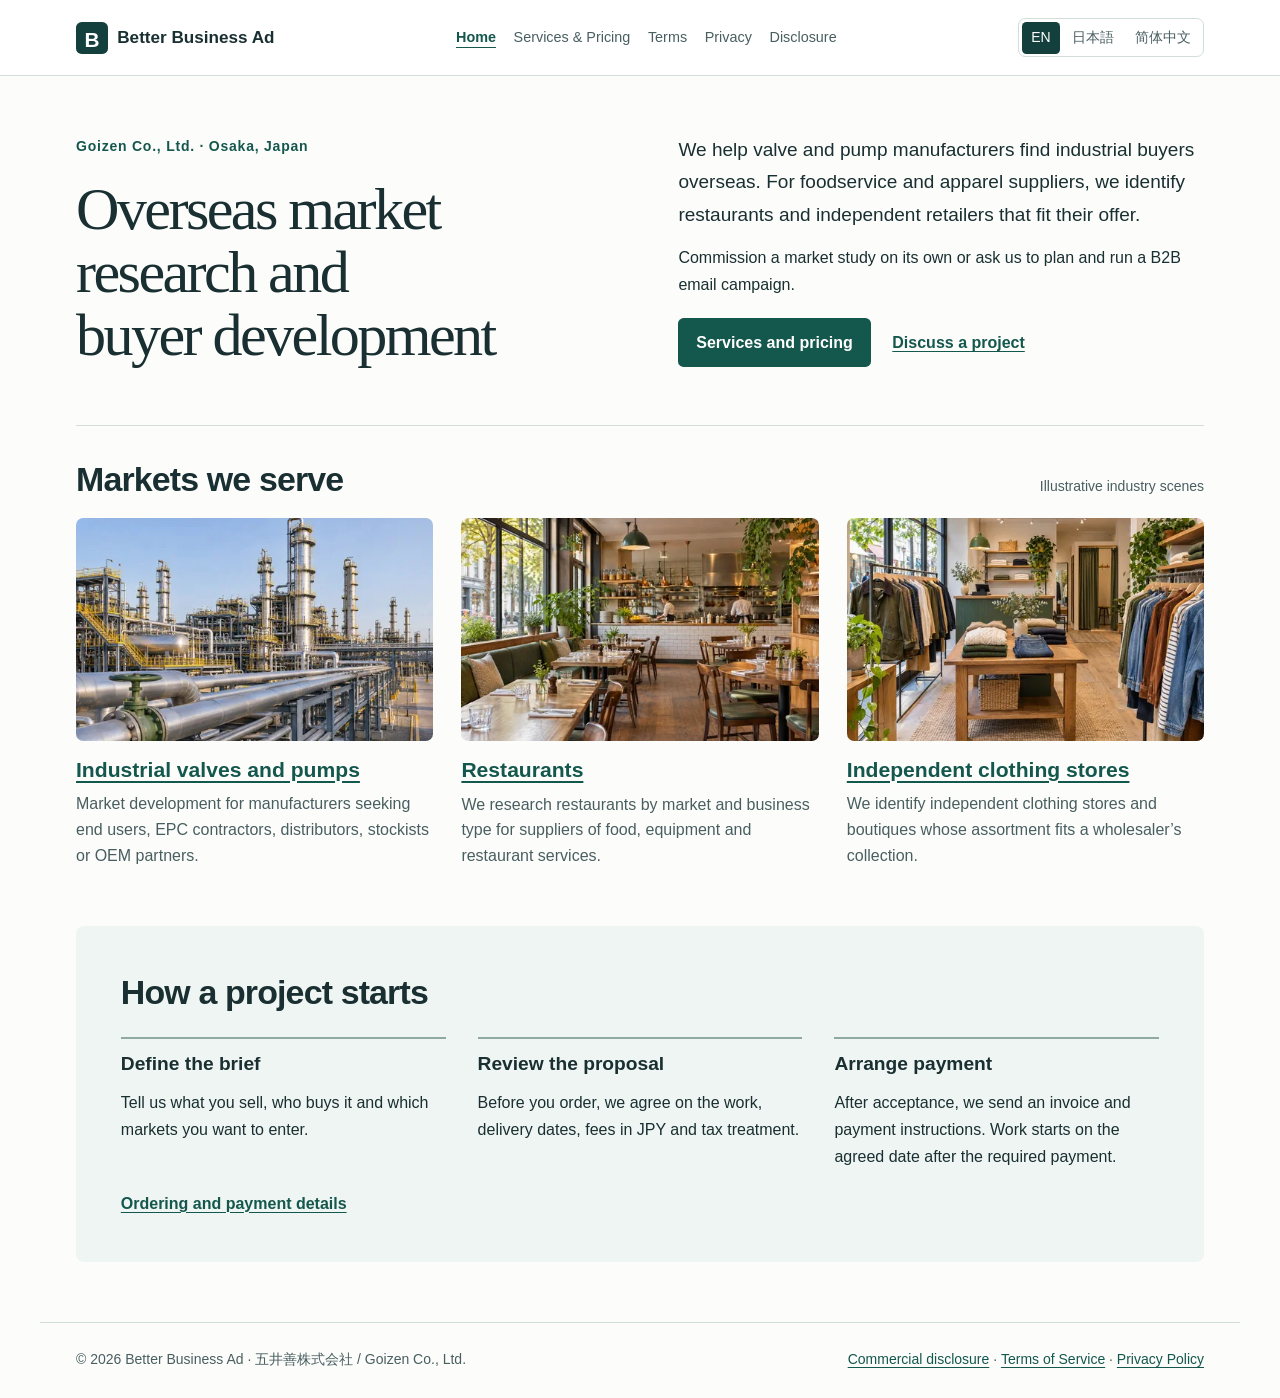
==== commit 525d8d1b: "Show refinery, restaurant and independent apparel retail scenes on the homepage" ====
--- a/index.html
+++ b/index.html
@@ -17,7 +17,7 @@
 <meta name="viewport" content="width=device-width,initial-scale=1">
 <title data-zh="海外市场调研与客户开发 | Better Business Ad" data-en="International B2B Marketing | Better Business Ad" data-ja="海外B2Bマーケティング | Better Business Ad">International B2B Marketing | Better Business Ad</title>
 <meta name="description" content="Overseas market research and B2B buyer development for industrial valve and pump manufacturers, restaurant suppliers and apparel wholesalers.">
-<link rel="stylesheet" href="style.css?v=20261124b">
+<link rel="stylesheet" href="style.css?v=20261124c">
 </head>
 <body>
 <a class="skip-link" href="#main-content">
@@ -65,13 +65,15 @@
 </header>
 <main class="wrap home" id="main-content">
 <section class="hero">
-<div class="hero-copy">
+<div>
 <p class="byline" data-l="en">Goizen Co., Ltd. · Osaka, Japan</p>
 <p class="byline" data-l="ja">五井善株式会社 · 大阪</p>
 <p class="byline" data-l="zh">五井善株式会社 · 日本大阪</p>
 <h1 data-l="en">Overseas market research and buyer development</h1>
-<h1 data-l="ja">海外市場調査と販路開拓</h1>
-<h1 data-l="zh">海外市场调研与客户开发</h1>
+<h1 data-l="ja"><span>海外市場調査と</span><wbr><span>販路開拓</span></h1>
+<h1 data-l="zh"><span>海外市场调研</span><wbr><span>与客户开发</span></h1>
+</div>
+<div class="hero-copy">
 <p class="lead" data-l="en">We help valve and pump manufacturers find industrial buyers overseas. For foodservice and apparel suppliers, we identify restaurants and independent retailers that fit their offer.</p>
 <p class="lead" data-l="ja">五井善株式会社は、バルブ・ポンプメーカーの海外取引先開拓を支援します。飲食店向けサプライヤーやアパレル卸の企業には、商材に合った店舗を調査します。</p>
 <p class="lead" data-l="zh">我们为阀门与工业泵制造商寻找海外买家，也为餐饮供应商和服装批发商筛选与其产品相匹配的餐厅及独立零售店。</p>
@@ -91,23 +93,32 @@
 </a>
 </div>
 </div>
-<figure class="sector-figure">
-<img src="assets/valves-pumps.webp" alt="" width="1120" height="747" fetchpriority="high">
-<figcaption>
-<span data-l="en">Industry illustration · Valves and process pumps</span>
-<span data-l="ja">支援分野のイメージ　バルブ・プロセスポンプ</span>
-<span data-l="zh">行业示意 · 工业阀门与流程泵</span>
-</figcaption>
-</figure>
 </section>
-<section class="home-sectors">
-<h2 data-l="en">Markets we serve</h2>
-<h2 data-l="ja">支援する分野</h2>
-<h2 data-l="zh">服务行业</h2>
-<div class="market-rows">
-<article class="market-row">
+<section class="home-sectors" aria-labelledby="markets-heading">
+<div class="markets-heading">
+<h2 id="markets-heading">
+<span data-l="en">Markets we serve</span>
+<span data-l="ja">支援する分野</span>
+<span data-l="zh">服务行业</span>
+</h2>
+<p class="fine">
+<span data-l="en">Illustrative industry scenes</span>
+<span data-l="ja">各業界のイメージ</span>
+<span data-l="zh">行业场景示意</span>
+</p>
+</div>
+<div class="market-grid">
+<article class="market-card">
+<img src="assets/refinery-pipelines.webp" width="960" height="600" fetchpriority="high"
+     srcset="assets/refinery-pipelines-480.webp 480w, assets/refinery-pipelines.webp 960w"
+     sizes="(max-width: 45rem) 35vw, (max-width: 75rem) 31vw, 23rem"
+     alt="Pipelines and distillation towers at an oil refinery"
+     data-alt-en="Pipelines and distillation towers at an oil refinery"
+     data-alt-ja="製油所に並ぶ配管と蒸留塔"
+     data-alt-zh="炼油厂内的工业管线和蒸馏塔">
+<div class="market-copy">
 <h3>
-<a href="services.html#industrial-outreach">
+<a class="market-link" href="services.html#industrial-outreach">
 <span data-l="en">Industrial valves and pumps</span>
 <span data-l="ja">産業用バルブ・ポンプ</span>
 <span data-l="zh">工业阀门与泵</span>
@@ -116,30 +127,49 @@
 <p data-l="en">Market development for manufacturers seeking end users, EPC contractors, distributors, stockists or OEM partners.</p>
 <p data-l="ja">メーカー向けに、プラントの運営会社、EPC企業、商社・在庫販売店、OEMの取引候補を調査します。</p>
 <p data-l="zh">为制造商调研终端用户、EPC 工程公司、经销商、库存商及 OEM 合作对象。</p>
+</div>
 </article>
-<article class="market-row">
+<article class="market-card">
+<img src="assets/restaurant-dining-room.webp" width="960" height="600" decoding="async"
+     srcset="assets/restaurant-dining-room-480.webp 480w, assets/restaurant-dining-room.webp 960w"
+     sizes="(max-width: 45rem) 35vw, (max-width: 75rem) 31vw, 23rem"
+     alt="Set tables and an open kitchen in a neighborhood restaurant"
+     data-alt-en="Set tables and an open kitchen in a neighborhood restaurant"
+     data-alt-ja="街のレストランに並ぶ客席とオープンキッチン"
+     data-alt-zh="街区餐厅内摆好的餐桌和开放式厨房">
+<div class="market-copy">
 <h3>
-<a href="services.html#retail-coverage">
-<span data-l="en">Restaurant suppliers</span>
-<span data-l="ja">飲食店向けサプライヤー</span>
-<span data-l="zh">餐饮行业供应商</span>
+<a class="market-link" href="services.html#retail-coverage">
+<span data-l="en">Restaurants</span>
+<span data-l="ja">飲食店</span>
+<span data-l="zh">餐厅</span>
 </a>
 </h3>
 <p data-l="en">We research restaurants by market and business type for suppliers of food, equipment and restaurant services.</p>
 <p data-l="ja">食材・厨房機器・店舗向けサービスを提供する企業のために、地域や業態から飲食店を絞り込みます。</p>
 <p data-l="zh">按地区和业态筛选餐厅，为食材、厨房设备和餐饮服务供应商寻找合适的商户。</p>
+</div>
 </article>
-<article class="market-row">
+<article class="market-card">
+<img src="assets/independent-clothing-store.webp" width="960" height="600" decoding="async"
+     srcset="assets/independent-clothing-store-480.webp 480w, assets/independent-clothing-store.webp 960w"
+     sizes="(max-width: 45rem) 35vw, (max-width: 75rem) 31vw, 23rem"
+     alt="A display table and clothing racks inside an independent boutique"
+     data-alt-en="A display table and clothing racks inside an independent boutique"
+     data-alt-ja="独立系の衣料品店に並ぶ陳列台と洋服のラック"
+     data-alt-zh="独立服装店内的服饰陈列台与衣架">
+<div class="market-copy">
 <h3>
-<a href="services.html#retail-coverage">
-<span data-l="en">Apparel wholesalers</span>
-<span data-l="ja">アパレル卸・衣料品サプライヤー</span>
-<span data-l="zh">服装批发商与供应商</span>
+<a class="market-link" href="services.html#retail-coverage">
+<span data-l="en">Independent clothing stores</span>
+<span data-l="ja">独立系の衣料品店</span>
+<span data-l="zh">独立服装店</span>
 </a>
 </h3>
 <p data-l="en">We identify independent clothing stores and boutiques whose assortment fits a wholesaler’s collection.</p>
 <p data-l="ja">卸売商品の品ぞろえに合わせて、販売先の候補となる独立系の衣料品店やセレクトショップを調査します。</p>
 <p data-l="zh">根据批发商的产品线与店铺经营品类，筛选可能采购的独立服装店和精品店。</p>
+</div>
 </article>
 </div>
 </section>
@@ -198,7 +228,7 @@
 </a>
 </div>
 </footer>
-<script src="site.js?v=20261124a">
+<script src="site.js?v=20261124b">
 </script>
 </body>
 </html>
--- a/style.css
+++ b/style.css
@@ -83,21 +83,23 @@
 .text-link, .jump-links a { font-weight: 650; }
 .actions, .jump-links, .terms-links { display: flex; align-items: center; flex-wrap: wrap; gap: .75rem 1.35rem; }
 
-.hero { display: grid; grid-template-columns: 1.02fr 1fr; align-items: center; gap: clamp(2rem, 5vw, 4.5rem); padding-block: clamp(2.4rem, 6vw, 5.25rem); }
+.hero { display: grid; grid-template-columns: 1fr 1fr; align-items: center; gap: clamp(2rem, 6vw, 5rem); padding-block: clamp(2.15rem, 4.5vw, 4rem); }
 .hero-copy { min-width: 0; }
-.hero h1 { max-width: 16ch; font: 500 clamp(2.6rem, 4.7vw, 3.85rem)/1.04 Georgia, "Times New Roman", serif; letter-spacing: -.043em; text-wrap: balance; }
+.hero h1 { max-width: 19ch; font: 500 clamp(2.6rem, 4.7vw, 3.85rem)/1.04 Georgia, "Times New Roman", serif; letter-spacing: -.043em; text-wrap: balance; }
 :lang(zh-CN) .hero h1, :lang(ja) .hero h1 { max-width: none; font-family: inherit; font-size: clamp(2.2rem, 4.1vw, 3.25rem); line-height: 1.26; font-weight: 720; letter-spacing: -.03em; }
-.hero .lead { margin-top: 1.2rem; color: var(--ink); }
-.hero .actions { margin-top: 1.65rem; }
-.sector-figure { min-width: 0; border-radius: .55rem; overflow: hidden; background: var(--deep); color: #f1f8f5; }
-.sector-figure img { width: 100%; height: auto; display: block; }
-.sector-figure figcaption { padding: .66rem 1.15rem; border-top: 1px solid #41615d; font-size: .875rem; }
-.home-sectors { display: grid; grid-template-columns: minmax(12rem,.42fr) 1fr; gap: clamp(1.25rem, 4vw, 3rem); padding-block: clamp(2rem, 5vw, 3.8rem); border-top: 1px solid var(--line); }
-.market-rows { display: grid; }
-.market-row { display: grid; grid-template-columns: minmax(9rem,.75fr) 1.2fr; gap: 1.1rem; align-items: baseline; padding-block: 1.15rem; border-top: 1px solid var(--line); }
-.market-row:first-child { padding-top: 0; border-top: 0; }
-.market-row h3 { font-size: 1.08rem; }
-.market-row p { margin: 0; color: var(--muted); }
+.hero h1 span { display: inline-block; }
+.hero .lead { margin-top: 0; color: var(--ink); }
+.hero .actions { margin-top: 1.25rem; }
+.home-sectors { padding-block: clamp(1.25rem, 2.5vw, 2rem) clamp(2.25rem, 4.5vw, 3.75rem); border-top: 1px solid var(--line); }
+.markets-heading { display: flex; flex-wrap: wrap; align-items: baseline; justify-content: space-between; gap: .3rem 1rem; margin-bottom: 1.15rem; }
+.markets-heading p { margin: 0; }
+.market-grid { display: grid; grid-template-columns: repeat(3, minmax(0, 1fr)); gap: clamp(1rem, 2.2vw, 1.8rem); }
+.market-card { position: relative; display: grid; align-content: start; gap: .95rem; }
+.market-card img { display: block; width: 100%; height: auto; aspect-ratio: 8 / 5; object-fit: cover; border-radius: .45rem; background: var(--mist); }
+.market-copy h3 { font-size: clamp(1.1rem, 1.65vw, 1.4rem); }
+.market-link::after { content: ""; position: absolute; inset: 0; border-radius: .45rem; }
+.market-link:focus-visible::after { outline: 3px solid #a46627; outline-offset: 3px; }
+.market-copy p { margin: .55rem 0 0; color: var(--muted); line-height: 1.6; }
 .project-process { padding: clamp(1.5rem, 4vw, 2.8rem); background: var(--mist); border-radius: .5rem; }
 .process-steps { display: grid; grid-template-columns: repeat(3, minmax(0, 1fr)); margin: 1.5rem 0 1.2rem; padding: 0; list-style: none; gap: 1.4rem 2rem; }
 .process-steps li { border-top: 2px solid #8fab9f; padding-top: .85rem; }
@@ -156,13 +158,18 @@
   .navb { grid-template-columns: minmax(0,1fr) auto; }
   .navb nav { grid-column: 1/-1; grid-row: 2; justify-content: start; }
   .langs { grid-column: 2; grid-row: 1; }
-  .home-sectors { grid-template-columns: 1fr; }
   .cards { grid-template-columns: repeat(2,minmax(0,1fr)); }
 }
 @media (max-width: 45rem) {
   .hero, .industry-top { grid-template-columns: 1fr; }
-  .hero { gap: 1.6rem; }
+  .hero { gap: 1rem; }
   .hero h1 { max-width: 21ch; }
+  .hero .byline { margin-bottom: .65rem; }
+  .market-grid { grid-template-columns: 1fr; gap: 1.15rem; }
+  .market-grid article + article { padding-top: 1.15rem; border-top: 1px solid var(--line); }
+  .market-card { grid-template-columns: minmax(0, .62fr) minmax(0, 1fr); gap: clamp(.85rem, 3vw, 1.5rem); align-items: start; }
+  .market-card img { aspect-ratio: 4 / 3; }
+  .market-copy p { margin-top: .35rem; }
   .process-steps { grid-template-columns: 1fr; gap: 1.05rem; }
   .legal-table table, .legal-table tbody, .legal-table tr, .legal-table th, .legal-table td { display: block; width: 100%; }
   .legal-table th { padding-bottom: .2rem; border-bottom: 0; }
@@ -172,8 +179,7 @@
   .navb { gap: .5rem; padding-block: .6rem; }
   .navb nav { gap: .1rem .85rem; }
   .navb nav a { font-size: .875rem; }
-  .market-row, .buyer-grid { grid-template-columns: 1fr; }
-  .market-row { gap: .45rem; }
+  .buyer-grid { grid-template-columns: 1fr; }
   .cards { gap: .55rem; }
   .card { padding: .85rem; }
   .card .rate { font-size: clamp(1.3rem,5vw,1.6rem); }
